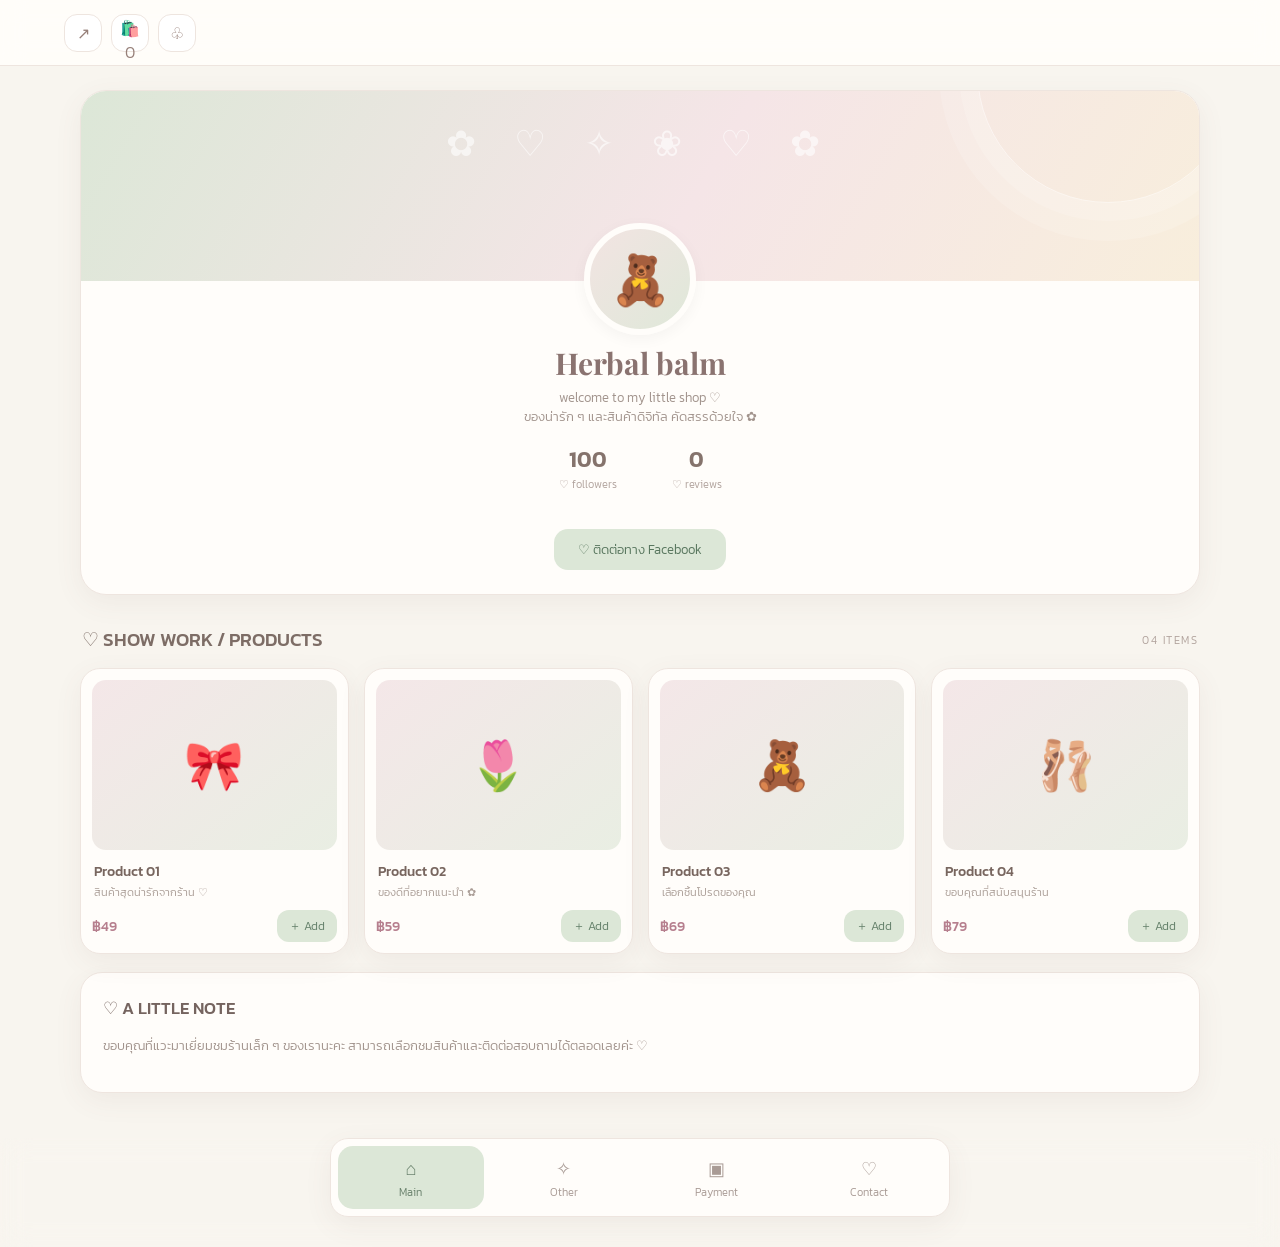
==== index.html @ fcf2b846 "index.html" ====
<html lang="th">
<head>
<meta charset="UTF-8">
<meta name="viewport" content="width=device-width, initial-scale=1, viewport-fit=cover">
<meta name="theme-color" content="#f8f3ef">
<title></title>
<link rel="preconnect" href="https://fonts.googleapis.com">
<link rel="preconnect" href="https://fonts.gstatic.com" crossorigin>
<link href="https://fonts.googleapis.com/css2?family=Kanit:wght@300;400;500;600&family=Playfair+Display:wght@500;600&display=swap" rel="stylesheet">
<style>
:root{
 --bg:#f8f5ef;--paper:#fffdfa;--pink:#f3dfe5;--pink2:#f9edf0;--sage:#dce7d7;
 --sage2:#edf2e9;--green:#66836b;--ink:#75645f;--muted:#a99b95;--line:#eee5df;
 --shadow:0 8px 28px rgba(111,91,81,.07);--radius:22px;}
*{box-sizing:border-box}
html{scroll-behavior:smooth}
body{margin:0;background:var(--bg);color:var(--ink);font-family:'Kanit',sans-serif;font-weight:300}
button,input,textarea,select{font:inherit}
button{cursor:pointer}
a{color:inherit;text-decoration:none}
.topbar{height:66px;display:flex;align-items:center;justify-content:space-between;padding:0 5%;background:rgba(255,253,250,.94);border-bottom:1px solid var(--line);position:sticky;top:0;z-index:20;backdrop-filter:blur(12px)}
.top-actions{display:flex;gap:9px}
.icon-btn{width:38px;height:38px;border:1px solid var(--line);border-radius:13px;background:#fff;color:#967f78}
.wrap{width:min(1120px,94%);margin:24px auto 100px}
.profile-card{background:var(--paper);border:1px solid var(--line);border-radius:26px;overflow:hidden;box-shadow:var(--shadow);text-align:center;position:relative;padding-bottom:24px}
.cover{height:190px;background:linear-gradient(120deg,#dce7d7,#f5e5e7 55%,#f8eedc);position:relative;overflow:hidden}
.cover:before{content:"✿  ♡  ✧  ❀  ♡  ✿";position:absolute;inset:25px 0 auto;font-size:36px;letter-spacing:15px;color:#fff9;text-align:center}
.cover:after{content:"";position:absolute;width:260px;height:260px;border:1px solid #fff8;border-radius:50%;right:-40px;top:-150px;box-shadow:0 0 0 18px #fff2,0 0 0 38px #fff2}
.avatar{width:112px;height:112px;border-radius:50%;background:linear-gradient(135deg,#f2e4e2,#dfe8d9);border:6px solid var(--paper);display:grid;place-items:center;font-size:49px;margin:-58px auto 8px;position:relative;z-index:2;box-shadow:0 4px 15px #0000000b;overflow:hidden}.avatar img{width:100%;height:100%;object-fit:cover}
.profile-card h1{font-family:'Playfair Display',serif;font-size:30px;margin:5px 0;color:#8a7370}
.bio{font-size:13px;color:#a2948d;margin:0 auto 17px;max-width:500px;padding:0 16px}
.stats{display:flex;justify-content:center;gap:55px;margin:15px 0 23px}
.stat strong{display:block;font-size:22px;font-weight:600;color:#85736c}
.stat span{font-size:11px;color:#b2a49e}
.music{width:min(440px,88%);margin:0 auto 17px;padding:13px 16px;border:1px solid #e8e1dc;border-radius:19px;background:linear-gradient(120deg,#fff,#f8f4f0);display:flex;align-items:center;gap:13px;text-align:left}
.music-disc{width:42px;height:42px;border-radius:50%;background:var(--sage);display:grid;place-items:center;font-size:18px}
.music-info{flex:1}.music-info b{display:block;font-size:13px;font-weight:500}.music-info span{font-size:11px;color:#aa9d96}
.play{border:0;border-radius:50%;width:34px;height:34px;background:var(--sage);color:var(--green)}
.contact-mini{width:min(440px,88%);margin:auto;border:1px solid var(--line);border-radius:20px;padding:15px;background:#fffdfa}
.mini-title{font-size:12px;letter-spacing:2px;margin-bottom:9px}
.contact-mini a{display:block;padding:10px;margin-top:7px;border:1px solid #eee7e2;border-radius:13px;font-size:12px;background:#fff}
.section-head{display:flex;align-items:center;justify-content:space-between;margin:30px 2px 14px}
.section-head h2{font-size:19px;font-weight:500;margin:0;color:#7d6d66}
.section-head span{font-size:11px;color:#b2a49e;letter-spacing:1.5px}
.product-grid{display:grid;grid-template-columns:repeat(4,minmax(0,1fr));gap:15px}
.product{background:var(--paper);border:1px solid var(--line);border-radius:20px;padding:11px;box-shadow:var(--shadow);min-width:0}
.product-photo{height:170px;border-radius:14px;background:linear-gradient(140deg,#f4e7e8,#e9eee3);display:grid;place-items:center;font-size:48px;overflow:hidden}
.product-photo img{width:100%;height:100%;object-fit:cover}
.product h3{font-size:14px;font-weight:500;margin:11px 2px 2px;color:#78665f;white-space:nowrap;overflow:hidden;text-overflow:ellipsis}
.product p{font-size:11px;color:#aa9d96;margin:0 2px 8px;min-height:18px}
.product-bottom{display:flex;align-items:center;justify-content:space-between;gap:6px}
.price{font-size:14px;font-weight:500;color:#b67f8e}
.add{border:0;border-radius:12px;background:var(--sage);color:#64806a;padding:7px 12px;font-size:12px}
.info-panel{background:var(--paper);border:1px solid var(--line);border-radius:22px;padding:22px;box-shadow:var(--shadow);margin-top:18px}
.info-panel h3{margin:0 0 8px;font-size:17px;font-weight:500}
.info-panel p{font-size:13px;line-height:1.8;color:#a2948d}
.review-empty{border:1px dashed #e4d4d4;border-radius:20px;background:#fffdfa;text-align:center;padding:45px 15px;color:#aa9b96}
.review-empty b{display:block;font-size:17px;font-weight:400;margin-bottom:7px}
.bottom-nav{position:fixed;z-index:30;bottom:0;left:0;right:0;padding:8px max(12px,env(safe-area-inset-right)) calc(8px + env(safe-area-inset-bottom)) max(12px,env(safe-area-inset-left));background:#fffdf9ed;backdrop-filter:blur(14px);border-top:1px solid var(--line);display:flex;justify-content:center}
.nav-inner{width:min(620px,100%);display:grid;grid-template-columns:repeat(4,1fr);gap:7px}
.nav-item{border:0;border-radius:15px;padding:9px 4px;background:transparent;color:#a99b95;font-size:11px}
.nav-item .nav-icon{display:block;font-size:18px;margin-bottom:2px}
.nav-item.active{background:var(--sage);color:#68806b}
.page{display:none !important}.page.active{display:block !important}
.page-title{text-align:center;margin:20px 0 6px;font-size:24px;font-weight:500;color:#88736d}
.page-sub{text-align:center;color:#b0a29b;font-size:12px;margin:0 0 22px}
.field{width:100%;border:1px solid #e9e1dc;border-radius:13px;padding:12px 13px;background:#fffdfa;color:var(--ink);outline:none;margin:6px 0}
.field:focus{border-color:#b8c9b3}
.primary{border:0;border-radius:14px;background:var(--sage);color:#58765e;padding:11px 18px;font-size:13px}
.soft{border:1px solid var(--line);border-radius:14px;background:#fffdfa;color:#8b7770;padding:10px 16px;font-size:13px}
.cart-row{display:flex;align-items:center;gap:12px;padding:12px 0;border-bottom:1px solid var(--line)}
.cart-row .emoji{width:48px;height:48px;border-radius:13px;background:var(--pink2);display:grid;place-items:center;font-size:24px}
.cart-row .grow{flex:1}.cart-row b{font-size:13px;font-weight:500}.cart-row small{display:block;color:#b09f98;font-size:11px}
.cart-row button{border:0;background:none;color:#b98b96;font-size:18px}
.total{display:flex;justify-content:space-between;padding:15px 0;font-weight:500}
.qr-placeholder{width:190px;height:190px;margin:15px auto;border:1px dashed #d9d1ca;border-radius:16px;display:grid;place-items:center;background:#fff;font-size:12px;color:#b2a49e;text-align:center;padding:20px}
.review-form{max-width:620px;margin:auto}
.review-list{display:grid;gap:10px;margin-top:15px}
.review-card{padding:15px;border:1px solid var(--line);border-radius:15px;background:#fff}
.admin-layout{display:grid;grid-template-columns:210px 1fr;gap:15px}
.admin-menu,.admin-content{background:#fffdfa;border:1px solid var(--line);border-radius:20px;padding:17px;box-shadow:var(--shadow)}
.admin-menu button{width:100%;display:block;text-align:left;border:0;background:transparent;color:#88766f;padding:11px;border-radius:11px;margin:3px 0}
.admin-menu button.active{background:var(--sage2);color:var(--green)}
.admin-content h3{margin:0 0 14px;font-weight:500}
.admin-product{display:flex;align-items:center;gap:10px;border:1px solid var(--line);border-radius:14px;padding:10px;margin:8px 0}
.admin-product .grow{flex:1}.admin-product small{display:block;color:#ac9d96}
.admin-product button{border:1px solid var(--line);background:#fff;border-radius:9px;padding:6px 9px;color:#8c7770;font-size:11px}
.notice{font-size:11px;color:#aa9188;line-height:1.7;background:#faf3ed;border-radius:12px;padding:11px;margin-top:12px}
.hide{display:none!important}
body{background-image:var(--page-bg-image,none);background-size:cover;background-position:center;background-attachment:fixed}
body:before{content:"";position:fixed;inset:0;background:var(--page-overlay,transparent);pointer-events:none;z-index:-1}
.cover.has-image{background-size:cover;background-position:center}
.anim-float{animation:floatText 3s ease-in-out infinite}.anim-glow{animation:glowText 2s ease-in-out infinite alternate}.anim-slide{animation:slideText 2.8s ease-in-out infinite alternate}
@keyframes floatText{0%,100%{transform:translateY(0)}50%{transform:translateY(-6px)}}
@keyframes glowText{from{text-shadow:0 0 2px #d8b7c1}to{text-shadow:0 0 12px #d8b7c1,0 0 18px #c7d8bf}}
@keyframes slideText{from{letter-spacing:0}to{letter-spacing:2px}}
.preview-note{font-size:11px;color:#aa9d96;margin:2px 0 8px}
@media(max-width:760px){.product-grid{grid-template-columns:repeat(2,minmax(0,1fr))}.product-photo{height:155px}.admin-layout{grid-template-columns:1fr}.admin-menu{display:flex;gap:5px;overflow:auto;padding:8px}.admin-menu button{white-space:nowrap;width:auto;margin:0}.wrap{width:92%;margin-top:15px}.cover{height:155px}.stats{gap:35px}}
@media(min-width:761px){.wrap{margin-bottom:45px}.bottom-nav{position:static;background:transparent;border:0;padding:0 0 30px}.nav-inner{background:#fffdfa;border:1px solid var(--line);border-radius:18px;padding:7px;box-shadow:var(--shadow)}}

.bottom-nav{z-index:99999;pointer-events:auto}.nav-inner,.nav-item{pointer-events:auto;touch-action:manipulation}.nav-item{position:relative;z-index:100000;cursor:pointer;-webkit-tap-highlight-color:transparent}
.payment-card input[type=file]{margin-top:10px}.pay-line{display:flex;align-items:center;gap:10px;flex-wrap:wrap;background:#fcfefb;border:1px solid var(--line);border-radius:15px;padding:12px;margin:10px 0}
.pay-line span{color:#9b8e88;font-size:12px;flex:1 1 100%}.pay-line b{font-size:18px;color:var(--deep);letter-spacing:.4px}
.qrbox{border:1px dashed var(--line);background:#f5faf3;border-radius:18px;padding:14px;text-align:center;margin:16px 0}
.qrbox img{display:block;max-width:100%;max-height:280px;object-fit:contain;margin:auto;border-radius:12px}
.product-photo{position:relative;overflow:hidden}.product-photo img{width:100%;height:100%;object-fit:cover;display:block}
</style>
</head>
<body>
<header class="topbar">
  <div class="top-actions">
    <button class="icon-btn" aria-label="แชร์ลิงก์ร้าน" title="แชร์ลิงก์ร้าน" onclick="shareShop()">↗</button>
    <button class="icon-btn" aria-label="ตะกร้า" onclick="go('cart')">🛍️ <span id="cartCount">0</span></button>
    <button class="icon-btn" aria-label="แอดมิน" onclick="go('admin')">♧</button>
  </div>
</header>

<main class="wrap">
  <section id="main" class="page active">
    <div class="profile-card">
      <div class="cover"></div>
      <div class="avatar">🧸</div>
      <h1>Herbal balm</h1>
      <p class="bio">welcome to my little shop ♡<br>ของน่ารัก ๆ และสินค้าดิจิทัล คัดสรรด้วยใจ ✿</p>
      <div class="stats">
        <div class="stat"><strong id="followerStat">100</strong><span>♡ followers</span></div>
        <div class="stat"><strong id="reviewStat">0</strong><span>♡ reviews</span></div>
      </div>
      <a class="primary" href="https://www.facebook.com/weethida.palmy" id="fbHome" target="_blank" rel="noopener" style="display:inline-block;text-decoration:none;margin-top:14px;padding:11px 24px">♡ ติดต่อทาง Facebook</a>
    </div>
    <div class="section-head"><h2>♡ SHOW WORK / PRODUCTS</h2><span id="workCount">04 ITEMS</span></div>
    <div class="product-grid" id="homeProducts"></div>
    <div class="info-panel"><h3>♡ A LITTLE NOTE</h3><p id="shopNote">ขอบคุณที่แวะมาเยี่ยมชมร้านเล็ก ๆ ของเรานะคะ สามารถเลือกชมสินค้าและติดต่อสอบถามได้ตลอดเลยค่ะ ♡</p></div>
  </section>

  <section id="other" class="page">
    <h1 class="page-title">♡ Show Work</h1><p class="page-sub">Our herbal balm collection</p>
    <div class="product-grid" id="allProducts"></div>
  </section>

  <section id="payment" class="page">
    <h1 class="page-title">♡ Payment</h1><p class="page-sub">ช่องทางชำระเงินของ Herbal balm</p>
    <div class="info-panel payment-card" style="max-width:560px;margin:0 auto">
      <h3>ช่องทางชำระเงิน</h3>
      <div class="pay-line"><span>เลขบัญชีธนาคาร</span><b id="bankAccountDisplay">1653779972</b><button class="soft" onclick="copyText('1653779972')">คัดลอก</button></div>
      <div class="pay-line"><span>เบอร์วอลเล็ต</span><b id="walletDisplay">061216751</b><button class="soft" onclick="copyText('061216751')">คัดลอก</button></div>
      <div class="qrbox">
        <div id="qrPlaceholder" class="qr-placeholder">♡ พื้นที่สำหรับใส่รูป QR PAYMENT ♡<br>เลือกรูป QR จากเครื่องได้ด้านล่าง</div>
        <img id="paymentQrImage" alt="QR Payment" hidden>
        <label class="upload" for="paymentQrUpload">＋ เพิ่มรูป QR</label>
        <input id="paymentQrUpload" type="file" accept="image/*" class="field">
      </div>
      <h3 style="margin-top:22px">แจ้งชำระเงิน</h3>
      <input class="field" id="payName" placeholder="ชื่อผู้ใช้งาน">
      <input class="field" id="payAmount" type="number" min="1" placeholder="จำนวนเงิน (บาท)">
      <input class="field" id="paySlip" type="file" accept="image/*">
      <button class="primary" style="width:100%" onclick="submitPayment()">ส่งข้อมูลแจ้งชำระเงิน</button>
      <p class="notice">หมายเหตุ: แบบตัวอย่างนี้ยังไม่ส่งสลิปไปยังแอดมินและยังไม่ตรวจสอบการโอนเงินจริง</p>
      <p id="payStatus" class="page-sub" style="margin-top:12px"></p>
    </div>
  </section>

  <section id="contact" class="page">
    <h1 class="page-title">♡ Contact ♡</h1><p class="page-sub">Feel free to contact us</p>
    <div class="contact-mini" style="max-width:560px">
      <a href="https://www.facebook.com/weethida.palmy" id="fbContact" target="_blank" rel="noopener">♡ Facebook</a>
    </div>
  </section>

  <section id="cart" class="page">
    <h1 class="page-title">♡ My Cart</h1><p class="page-sub">Your lovely picks</p>
    <div class="info-panel" style="max-width:620px;margin:auto">
      <div id="cartItems"><div class="review-empty"><b>♡ Your cart is empty ♡</b>เลือกสินค้าที่ชอบแล้วเพิ่มลงตะกร้าได้เลย</div></div>
      <div class="total"><span>Total</span><span id="cartTotal">฿0</span></div>
      <button class="primary" style="width:100%" onclick="go('payment')">ดำเนินการชำระเงิน ♡</button>
    </div>
  </section>

  <section id="reviews" class="page">
    <h1 class="page-title">♡ Reviews</h1><p class="page-sub">Thank you for your order #♡</p>
    <div class="review-form info-panel">
      <textarea class="field" id="reviewInput" rows="3" placeholder="Write your review..."></textarea>
      <button class="primary" style="width:100%" onclick="addReview()">＋ Add Review</button>
      <div id="reviewsList" class="review-list"></div>
    </div>
  </section>

  <section id="admin" class="page">
    <h1 class="page-title">♡ ADMIN</h1><p class="page-sub">WEBSITE MANAGEMENT</p>
    <div id="adminLogin" class="info-panel" style="max-width:430px;margin:20px auto;text-align:center">
      <div style="font-size:35px">♡</div><h3>ADMIN</h3><p>เข้าสู่ระบบจัดการร้าน</p>
      <input class="field" id="adminPassword" type="password" placeholder="รหัสผ่านแอดมิน">
      <button class="primary" style="width:100%" onclick="adminSignIn()">LOG IN ♡</button>
      <p class="notice">เดโมนี้ใช้รหัสผ่านฝั่งหน้าเว็บเท่านั้น ยังไม่ปลอดภัยสำหรับเว็บไซต์จริง โปรดอย่าใช้รหัสผ่านสำคัญ</p>
    </div>
    <div id="adminPanel" class="hide">
      <div class="admin-layout">
        <div class="admin-menu">
          <button class="active" onclick="adminTab('settings',this)">♡ Website Settings</button>
          <button onclick="adminTab('manageProducts',this)">✿ Manage Products</button>
          <button onclick="adminTab('paymentSettings',this)">♡ Payment Settings</button>
          <button onclick="adminTab('manageReviews',this)">☆ Reviews</button>
          <button onclick="adminSignOut()">Log out ↗</button>
        </div>
        <div class="admin-content">
          <div id="settings" class="admin-tab">
            <h3>Website Settings ✿</h3>
            <label>SHOP NAME</label><input class="field" id="setShopName" value="Herbal balm">
            <label>PROFILE BIO</label><textarea class="field" id="setBio" rows="3"></textarea>
            <label>ABOUT / A LITTLE NOTE</label><textarea class="field" id="setNote" rows="3"></textarea>
            <label>PROFILE IMAGE / รูปโปรไฟล์ร้าน</label>
            <input class="field" id="setAvatarFile" type="file" accept="image/*" onchange="previewImage(this,'avatarPreview')">
            <div class="preview-note">เลือกรูปจาก iPad เพื่อเปลี่ยนรูปโปรไฟล์</div><div id="avatarPreview" class="preview-note"></div>
            <label>COVER IMAGE / รูปปกด้านบน</label>
            <input class="field" id="setCoverFile" type="file" accept="image/*" onchange="previewImage(this,'coverPreview')">
            <div id="coverPreview" class="preview-note"></div>
            <label>PAGE BACKGROUND / พื้นหลังเว็บไซต์</label>
            <input class="field" id="setBackgroundFile" type="file" accept="image/*" onchange="previewImage(this,'backgroundPreview')">
            <div id="backgroundPreview" class="preview-note"></div>
            <button class="soft" type="button" onclick="clearShopImages()">ล้างรูปที่ตั้งไว้</button>
            <label>TEXT ANIMATION / เอฟเฟกต์ตัวอักษร</label>
            <select class="field" id="setTextAnimation"><option value="none">ไม่เคลื่อนไหว</option><option value="float">ลอยเบา ๆ</option><option value="glow">เรืองแสง</option><option value="slide">ขยับตัวอักษร</option></select>
            <label>FACEBOOK LINK</label><input class="field" id="setFb" value="https://www.facebook.com/weethida.palmy" placeholder="https://facebook.com/...">
            <button class="primary" onclick="saveSettings()">SAVE SETTINGS ♡</button>
          </div>
          <div id="manageProducts" class="admin-tab hide">
            <h3>Manage Products ✿</h3>
            <input class="field" id="newProductName" placeholder="ชื่อสินค้า">
            <input class="field" id="newProductDesc" placeholder="รายละเอียดสินค้า">
            <input class="field" id="newProductPrice" type="number" min="0" placeholder="ราคา (บาท)">
            <input class="field" id="newProductEmoji" placeholder="อีโมจิสินค้า (ถ้าไม่ใส่รูป)" value="🎀">
            <label>PRODUCT IMAGE / รูปสินค้า</label>
            <input class="field" id="newProductImage" type="file" accept="image/*">
            <div id="newProductImagePreview" class="preview-note"></div>
            <button class="primary" onclick="addProduct()">＋ ADD PRODUCT</button>
            <div id="adminProductList" style="margin-top:15px"></div>
          </div>
          <div id="paymentSettings" class="admin-tab hide">
            <h3>Payment Settings ♡</h3>
            <label>BANK NAME</label><input class="field" id="setBank" placeholder="ชื่อธนาคาร">
            <label>ACCOUNT NAME</label><input class="field" id="setAccountName" placeholder="ชื่อบัญชี">
            <label>ACCOUNT NUMBER</label><input class="field" id="setAccountNumber" placeholder="เลขบัญชี">
            <button class="primary" onclick="savePaymentSettings()">SAVE PAYMENT</button>
            <p class="notice">อย่าใส่ข้อมูลบัญชีของบุคคลอื่น ใช้เฉพาะบัญชีที่คุณมีสิทธิ์รับชำระเงินเท่านั้น</p>
          </div>
          <div id="manageReviews" class="admin-tab hide"><h3>Customer Reviews</h3><div id="adminReviews"></div></div>
        </div>
      </div>
    </div>
  </section>
</main>

<nav class="bottom-nav">
  <div class="nav-inner">
    <button type="button" class="nav-item active" data-page="main" onclick="go('main')"><span class="nav-icon">⌂</span>Main</button>
    <button type="button" class="nav-item" data-page="other" onclick="go('other')"><span class="nav-icon">✧</span>Other</button>
    <button type="button" class="nav-item" data-page="payment" onclick="go('payment')"><span class="nav-icon">▣</span>Payment</button>
    <button type="button" class="nav-item" data-page="contact" onclick="go('contact')"><span class="nav-icon">♡</span>Contact</button>
  </div>
</nav>

<script>
const ADMIN_DEMO_PASSWORD = "change-this-password"; // เปลี่ยนรหัสเดโมก่อนทดลอง แต่ไม่ปลอดภัยสำหรับเว็บจริง
const defaultProducts=[
 {id:1,name:"Product 01",desc:"สินค้าสุดน่ารักจากร้าน ♡",price:49,emoji:"🎀"},
 {id:2,name:"Product 02",desc:"ของดีที่อยากแนะนำ ✿",price:59,emoji:"🌷"},
 {id:3,name:"Product 03",desc:"เลือกชิ้นโปรดของคุณ",price:69,emoji:"🧸"},
 {id:4,name:"Product 04",desc:"ขอบคุณที่สนับสนุนร้าน",price:79,emoji:"🩰"}
];
let products=JSON.parse(localStorage.getItem("ss_products")||"null")||defaultProducts;
let cart=JSON.parse(localStorage.getItem("ss_cart")||"[]");
let reviews=JSON.parse(localStorage.getItem("ss_reviews")||"[]");
let settings=JSON.parse(localStorage.getItem("ss_settings")||"{}");
settings.name="Herbal balm";
localStorage.setItem("ss_settings",JSON.stringify(settings));
let paymentSettings=JSON.parse(localStorage.getItem("ss_payment")||"{}");
function persist(){localStorage.setItem("ss_products",JSON.stringify(products));localStorage.setItem("ss_cart",JSON.stringify(cart));localStorage.setItem("ss_reviews",JSON.stringify(reviews));}
function safe(s){return String(s??"").replace(/[&<>"']/g,c=>({"&":"&amp;","<":"&lt;",">":"&gt;",'"':"&quot;","'":"&#39;"}[c]));}
function shareShop(){
 const url=window.location.href;
 if(navigator.share){navigator.share({title:'',text:'แวะชมร้านของเรา',url}).catch(()=>{});}
 else if(navigator.clipboard&&window.isSecureContext){navigator.clipboard.writeText(url).then(()=>alert('คัดลอกลิงก์ร้านแล้ว ♡ ส่งให้ลูกค้าได้เลย'));}
 else{prompt('คัดลอกลิงก์ร้านนี้',url);}
}
function applyContactLinks(){
 const fb=settings.fb||'https://www.facebook.com/weethida.palmy';
 ['fbLink','fbContact','fbHome'].forEach(id=>{const a=document.getElementById(id);if(a){a.href=fb;a.target='_blank';a.rel='noopener';}});
}
function compressImage(file,max=1200){return new Promise((resolve,reject)=>{const reader=new FileReader();reader.onload=()=>{const img=new Image();img.onload=()=>{const scale=Math.min(1,max/Math.max(img.width,img.height));const canvas=document.createElement('canvas');canvas.width=Math.round(img.width*scale);canvas.height=Math.round(img.height*scale);canvas.getContext('2d').drawImage(img,0,0,canvas.width,canvas.height);resolve(canvas.toDataURL('image/jpeg',.82));};img.onerror=reject;img.src=reader.result;};reader.onerror=reject;reader.readAsDataURL(file);});}
async function previewImage(input,target){const file=input.files&&input.files[0];if(!file)return;try{const url=await compressImage(file,1000);const el=document.getElementById(target);el.textContent='เลือกรูปแล้ว: '+file.name;el.dataset.image=url;}catch(e){alert('เปิดรูปไม่สำเร็จ กรุณาลองเลือกรูปอื่น');}}
function applyShopImages(){
 const avatar=document.querySelector('.avatar');
 if(settings.avatar){avatar.innerHTML='<img src="'+settings.avatar+'" alt="Shop profile">';}else{avatar.textContent='🧸';}
 const cover=document.querySelector('.cover');
 if(settings.cover){cover.style.backgroundImage='url("'+settings.cover+'")';cover.classList.add('has-image');}else{cover.style.backgroundImage='';cover.classList.remove('has-image');}
 if(settings.background){document.documentElement.style.setProperty('--page-bg-image','url("'+settings.background+'")');document.documentElement.style.setProperty('--page-overlay','rgba(255,253,250,.68)');}else{document.documentElement.style.setProperty('--page-bg-image','none');document.documentElement.style.setProperty('--page-overlay','transparent');}
 const mode=settings.animation||'none';
 document.querySelectorAll('.brand,.profile-card h1,.bio,.section-head h2,.page-title,.mini-title,.info-panel h3').forEach(el=>{el.classList.remove('anim-float','anim-glow','anim-slide');if(mode!=='none')el.classList.add('anim-'+mode);});
}
function clearShopImages(){settings.avatar='';settings.cover='';settings.background='';localStorage.setItem('ss_settings',JSON.stringify(settings));applyShopImages();alert('ล้างรูปโปรไฟล์และพื้นหลังแล้ว ♡');}

function go(id){
 const target=document.getElementById(id);
 if(!target || !target.classList.contains("page")){console.warn("ไม่พบหน้า:",id);return;}
 document.querySelectorAll("main .page").forEach(p=>{p.classList.remove("active");p.hidden=true;});
 target.hidden=false;target.classList.add("active");
 document.querySelectorAll(".nav-item").forEach(b=>b.classList.toggle("active",b.dataset.page===id));
 window.scrollTo({top:0,behavior:"auto"});
 if(id==="cart")renderCart();
 if(id==="reviews")renderReviews();
 if(id==="admin")fillAdmin();
}

function productCard(p){return `<article class="product"><div class="product-photo">${p.image?`<img src="${p.image}" alt="${safe(p.name)}">`:safe(p.emoji||"♡")}</div><h3>${safe(p.name)}</h3><p>${safe(p.desc||"")}</p><div class="product-bottom"><span class="price">฿${Number(p.price).toLocaleString("th-TH")}</span><button class="add" onclick="addToCart(${Number(p.id)})">＋ Add</button></div></article>`;}
function renderProducts(){
 document.getElementById("homeProducts").innerHTML=products.slice(0,4).map(productCard).join("");
 document.getElementById("allProducts").innerHTML=products.map(productCard).join("");
 document.getElementById("workCount").textContent=String(products.length).padStart(2,"0")+" ITEMS";
 document.getElementById("cartCount").textContent=cart.reduce((a,x)=>a+x.qty,0);
}
function addToCart(id){let p=products.find(x=>x.id===id);if(!p)return;let item=cart.find(x=>x.id===id);item?item.qty++:cart.push({id,qty:1});persist();renderProducts();alert("เพิ่มสินค้าลงตะกร้าแล้ว ♡");}
function renderCart(){
 let box=document.getElementById("cartItems");
 if(!cart.length){box.innerHTML='<div class="review-empty"><b>♡ Your cart is empty ♡</b>เลือกสินค้าที่ชอบแล้วเพิ่มลงตะกร้าได้เลย</div>';}
 else{box.innerHTML=cart.map(c=>{let p=products.find(x=>x.id===c.id);if(!p)return "";return `<div class="cart-row"><div class="emoji">${p.image?`<img src="${p.image}" style="width:48px;height:48px;object-fit:cover;border-radius:10px">`:safe(p.emoji)}</div><div class="grow"><b>${safe(p.name)}</b><small>฿${p.price} × ${c.qty}</small></div><button onclick="removeCart(${p.id})">×</button></div>`}).join("");}
 let total=cart.reduce((sum,c)=>{let p=products.find(x=>x.id===c.id);return sum+(p?p.price*c.qty:0)},0);
 document.getElementById("cartTotal").textContent="฿"+total.toLocaleString("th-TH");
 document.getElementById("cartCount").textContent=cart.reduce((a,x)=>a+x.qty,0);
}
function removeCart(id){cart=cart.filter(x=>x.id!==id);persist();renderCart();renderProducts();}
function copyText(text){if(!text||text==="-"){alert("ยังไม่ได้ตั้งค่าข้อมูลบัญชี");return;}if(navigator.clipboard&&window.isSecureContext)navigator.clipboard.writeText(text).then(()=>alert("คัดลอกแล้ว ♡"));else alert("คัดลอกข้อมูลนี้: "+text);}
function submitPayment(){
 const name=document.getElementById("payName").value.trim(),amount=document.getElementById("payAmount").value,slip=document.getElementById("paySlip").files[0];
 const status=document.getElementById("payStatus");
 if(!name||!amount||Number(amount)<=0||!slip){status.textContent="กรุณากรอกข้อมูลและแนบสลิปให้ครบ";return;}
 status.textContent="เลือกไฟล์สลิปแล้ว แต่ยังไม่ได้ส่งข้อมูลไปยังร้าน กรุณาติดต่อร้านเพื่อยืนยัน";
}
function addReview(){let input=document.getElementById("reviewInput"),v=input.value.trim();if(!v)return alert("กรุณาเขียนรีวิวก่อน");reviews.unshift({text:v,date:new Date().toLocaleDateString("th-TH")});persist();input.value="";renderReviews();}
function renderReviews(){
 document.getElementById("reviewStat").textContent=reviews.length;
 document.getElementById("reviewsList").innerHTML=reviews.length?reviews.map(r=>`<div class="review-card">♡ ${safe(r.text)}<small style="display:block;color:#b5a49d">${safe(r.date)}</small></div>`).join(""):'<div class="review-empty"><b>♡ No reviews yet ♡</b>Be the first one to leave a review!</div>';
 document.getElementById("adminReviews").innerHTML=reviews.length?reviews.map(r=>`<div class="admin-product"><div class="grow">${safe(r.text)}<small>${safe(r.date)}</small></div></div>`).join(""):"ยังไม่มีรีวิว";
}
function adminSignIn(){if(document.getElementById("adminPassword").value!==ADMIN_DEMO_PASSWORD){alert("รหัสผ่านไม่ถูกต้อง");return;}document.getElementById("adminLogin").classList.add("hide");document.getElementById("adminPanel").classList.remove("hide");fillAdmin();}
function adminSignOut(){document.getElementById("adminLogin").classList.remove("hide");document.getElementById("adminPanel").classList.add("hide");document.getElementById("adminPassword").value="";}
function adminTab(id,btn){document.querySelectorAll(".admin-tab").forEach(x=>x.classList.add("hide"));document.getElementById(id).classList.remove("hide");document.querySelectorAll(".admin-menu button").forEach(x=>x.classList.remove("active"));btn.classList.add("active");}
function fillAdmin(){
 document.getElementById("setShopName").value=settings.name||"Herbal balm";
 document.getElementById("setBio").value=settings.bio||"welcome to my little shop ♡\nของน่ารัก ๆ และสินค้าดิจิทัล คัดสรรด้วยใจ ✿";
 document.getElementById("setNote").value=settings.note||"ขอบคุณที่แวะมาเยี่ยมชมร้านเล็ก ๆ ของเรานะคะ ♡";
 document.getElementById("setFb").value=settings.fb||"https://www.facebook.com/weethida.palmy";
 document.getElementById("setTextAnimation").value=settings.animation||"none";
 document.getElementById("setBank").value=paymentSettings.bank||"";
 document.getElementById("setAccountName").value=paymentSettings.name||"";
 document.getElementById("setAccountNumber").value=paymentSettings.number||"";
 renderAdminProducts();renderReviews();
}
async function saveSettings(){
 const avatarEl=document.getElementById('avatarPreview'),coverEl=document.getElementById('coverPreview'),bgEl=document.getElementById('backgroundPreview');
 const next={...settings,name:document.getElementById("setShopName").value,bio:document.getElementById("setBio").value,note:document.getElementById("setNote").value,fb:document.getElementById("setFb").value.trim()||'https://www.facebook.com/weethida.palmy',animation:document.getElementById('setTextAnimation').value};
 if(avatarEl.dataset.image)next.avatar=avatarEl.dataset.image;
 if(coverEl.dataset.image)next.cover=coverEl.dataset.image;
 if(bgEl.dataset.image)next.background=bgEl.dataset.image;
 settings=next;
 try{localStorage.setItem("ss_settings",JSON.stringify(settings));}catch(e){alert('รูปมีขนาดใหญ่เกินพื้นที่จัดเก็บ กรุณาเลือกรูปที่เล็กลง');return;}
 const brandEl=document.querySelector(".brand");if(brandEl)brandEl.innerHTML="♡ "+safe(settings.name)+" <small>HAPPY LITTLE STORE</small>";
 document.querySelector(".profile-card h1").textContent=settings.name;
 document.querySelector(".bio").textContent=settings.bio;
 
 applyContactLinks();applyShopImages();
 alert("บันทึกโปรไฟล์ พื้นหลัง และเอฟเฟกต์แล้ว ♡");
}

function readImageFile(file,max=1000){return new Promise((resolve,reject)=>{const reader=new FileReader();reader.onload=()=>{const img=new Image();img.onload=()=>{const c=document.createElement("canvas");const scale=Math.min(1,max/Math.max(img.width,img.height));c.width=Math.round(img.width*scale);c.height=Math.round(img.height*scale);c.getContext("2d").drawImage(img,0,0,c.width,c.height);resolve(c.toDataURL("image/jpeg",.78));};img.onerror=reject;img.src=reader.result;};reader.onerror=reject;reader.readAsDataURL(file);});}
function showPaymentQr(data){const img=document.getElementById("paymentQrImage"),ph=document.getElementById("qrPlaceholder");if(data){img.src=data;img.hidden=false;ph.hidden=true;}else{img.hidden=true;ph.hidden=false;}}
document.getElementById("paymentQrUpload").addEventListener("change",async e=>{const f=e.target.files[0];if(!f)return;try{const data=await readImageFile(f,1200);localStorage.setItem("ss_payment_qr",data);showPaymentQr(data);alert("เพิ่มรูป QR แล้ว ♡");}catch(err){alert("บันทึกรูป QR ไม่สำเร็จ กรุณาเลือกรูปที่เล็กลง");}});
showPaymentQr(localStorage.getItem("ss_payment_qr")||"");
function savePaymentSettings(){
 paymentSettings={bank:document.getElementById("setBank").value,name:document.getElementById("setAccountName").value,number:document.getElementById("setAccountNumber").value};
 localStorage.setItem("ss_payment",JSON.stringify(paymentSettings));applyPaymentSettings();alert("บันทึกข้อมูลในอุปกรณ์นี้แล้ว ♡");
}
function applyPaymentSettings(){
 const bank=document.getElementById("bankName"),name=document.getElementById("accountName"),number=document.getElementById("accountNumber");
 if(bank)bank.textContent=paymentSettings.bank||"-";
 if(name)name.textContent=paymentSettings.name||"-";
 if(number)number.textContent=paymentSettings.number||"-";
}
async function addProduct(){
 let name=document.getElementById("newProductName").value.trim(),desc=document.getElementById("newProductDesc").value.trim(),price=Number(document.getElementById("newProductPrice").value),emoji=document.getElementById("newProductEmoji").value.trim()||"♡";
 if(!name||!Number.isFinite(price)||price<0)return alert("กรุณากรอกชื่อสินค้าและราคาที่ถูกต้อง");
 const file=document.getElementById("newProductImage").files[0];let image="";
 try{if(file)image=await readImageFile(file,1000);}catch(e){return alert("อ่านรูปสินค้าไม่สำเร็จ");}
 products.push({id:Date.now(),name,desc,price,emoji,image});persist();renderProducts();renderAdminProducts();
 ["newProductName","newProductDesc","newProductPrice"].forEach(id=>document.getElementById(id).value="");
 document.getElementById("newProductImage").value="";const prev=document.getElementById("newProductImagePreview");prev.textContent="";
}
function renderAdminProducts(){
 document.getElementById("adminProductList").innerHTML=products.map(p=>`<div class="admin-product"><div class="emoji">${p.image?`<img src="${p.image}" style="width:48px;height:48px;object-fit:cover;border-radius:10px">`:safe(p.emoji)}</div><div class="grow"><b>${safe(p.name)}</b><small>฿${p.price}</small></div><button onclick="deleteProduct(${p.id})">DELETE</button></div>`).join("");
}
function deleteProduct(id){if(!confirm("ต้องการลบสินค้านี้หรือไม่?"))return;products=products.filter(p=>p.id!==id);cart=cart.filter(c=>c.id!==id);persist();renderProducts();renderAdminProducts();}
renderProducts();renderReviews();applyPaymentSettings();
if(settings.name){const brandEl=document.querySelector(".brand");if(brandEl)brandEl.innerHTML="♡ "+safe(settings.name)+" <small>HAPPY LITTLE STORE</small>";document.querySelector(".profile-card h1").textContent=settings.name;}
if(settings.bio)document.querySelector(".bio").textContent=settings.bio;
if(settings.note)
applyContactLinks();applyShopImages();
// Mobile-safe navigation: keep the bottom tabs clickable even if inline handlers are restricted.
document.querySelector(".bottom-nav")?.addEventListener("click",event=>{
 const btn=event.target.closest(".nav-item[data-page]");
 if(!btn)return;
 event.preventDefault();event.stopPropagation();
 go(btn.dataset.page);
},true);
document.querySelectorAll("main .page").forEach(p=>{if(!p.classList.contains("active"))p.hidden=true;});
</script>
</body>
</html>
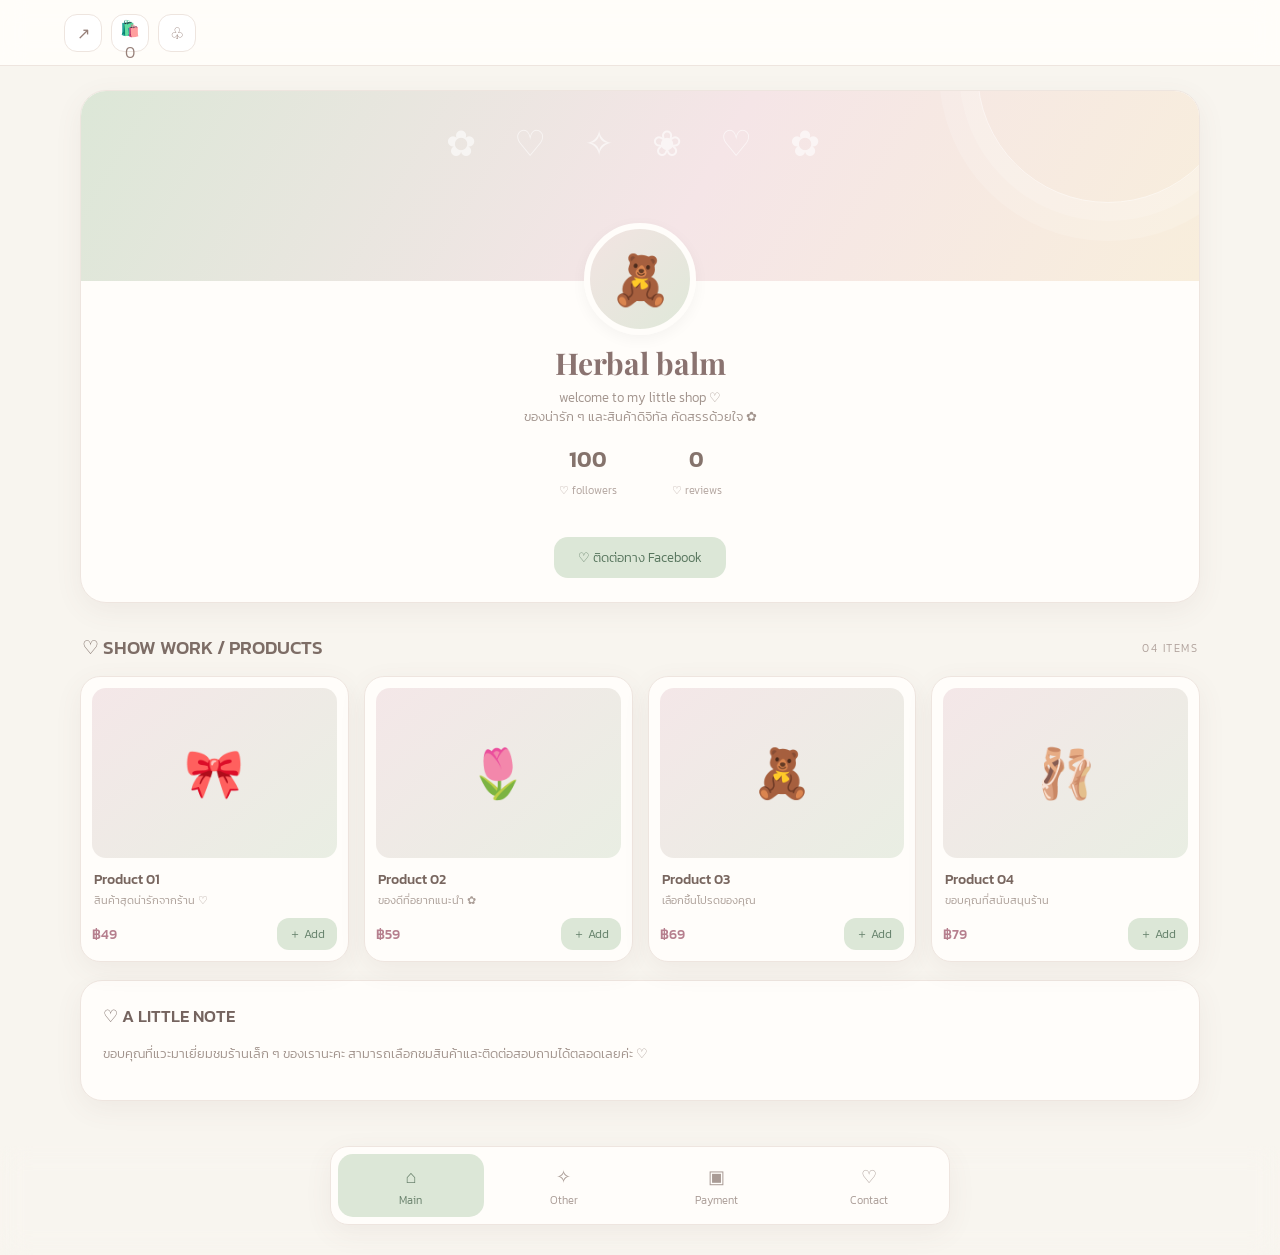
==== commit 25f5e299: "index.html" ====
--- a/index.html
+++ b/index.html
@@ -1,3 +1,4 @@
+<!doctype html>
 <html lang="th">
 <head>
 <meta charset="UTF-8">
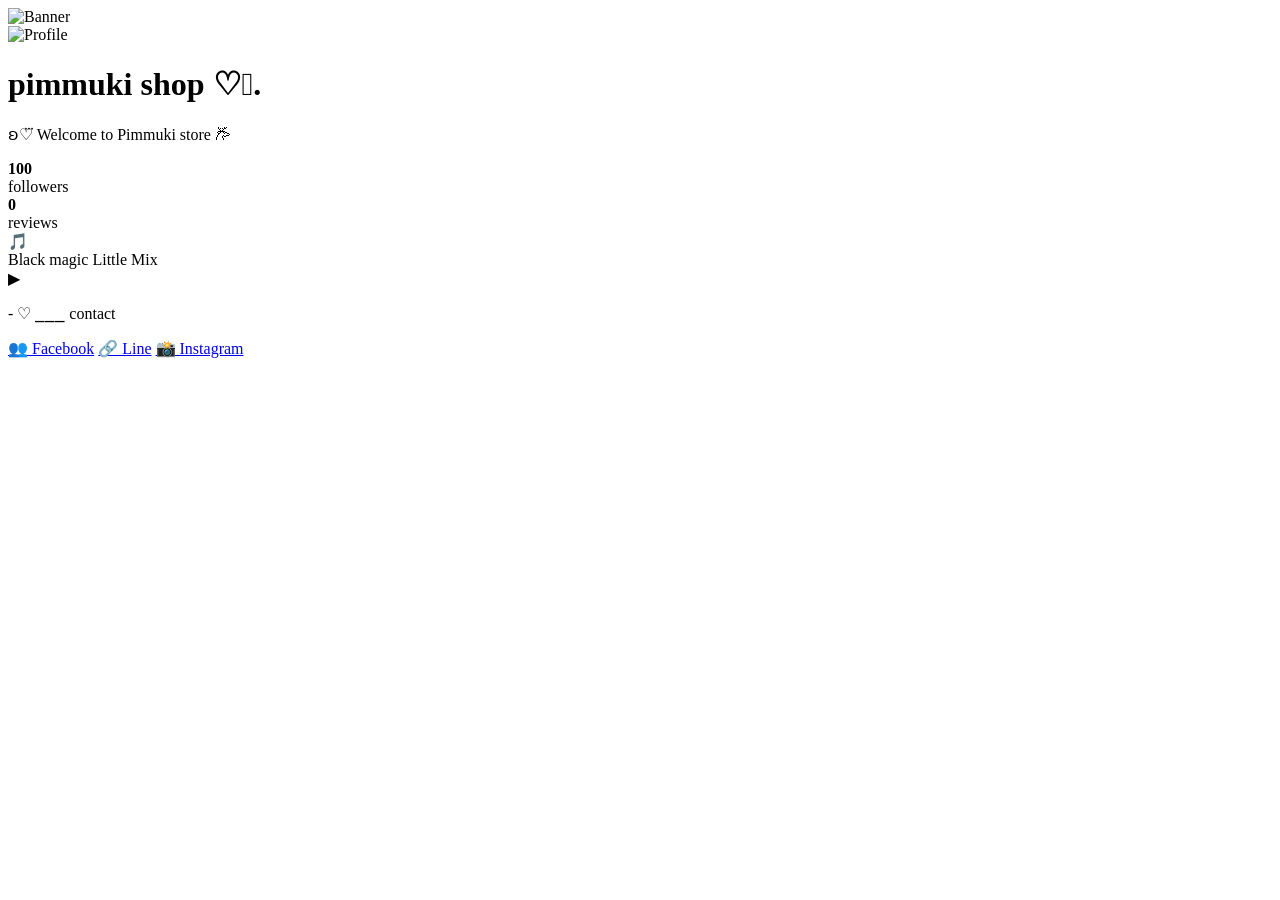
==== commit 28e3b28f: "index.html" ====
--- a/index.html
+++ b/index.html
@@ -1,417 +1,60 @@
-<!doctype html>
+<!DOCTYPE html>
 <html lang="th">
 <head>
-<meta charset="UTF-8">
-<meta name="viewport" content="width=device-width, initial-scale=1, viewport-fit=cover">
-<meta name="theme-color" content="#f8f3ef">
-<title></title>
-<link rel="preconnect" href="https://fonts.googleapis.com">
-<link rel="preconnect" href="https://fonts.gstatic.com" crossorigin>
-<link href="https://fonts.googleapis.com/css2?family=Kanit:wght@300;400;500;600&family=Playfair+Display:wght@500;600&display=swap" rel="stylesheet">
-<style>
-:root{
- --bg:#f8f5ef;--paper:#fffdfa;--pink:#f3dfe5;--pink2:#f9edf0;--sage:#dce7d7;
- --sage2:#edf2e9;--green:#66836b;--ink:#75645f;--muted:#a99b95;--line:#eee5df;
- --shadow:0 8px 28px rgba(111,91,81,.07);--radius:22px;}
-*{box-sizing:border-box}
-html{scroll-behavior:smooth}
-body{margin:0;background:var(--bg);color:var(--ink);font-family:'Kanit',sans-serif;font-weight:300}
-button,input,textarea,select{font:inherit}
-button{cursor:pointer}
-a{color:inherit;text-decoration:none}
-.topbar{height:66px;display:flex;align-items:center;justify-content:space-between;padding:0 5%;background:rgba(255,253,250,.94);border-bottom:1px solid var(--line);position:sticky;top:0;z-index:20;backdrop-filter:blur(12px)}
-.top-actions{display:flex;gap:9px}
-.icon-btn{width:38px;height:38px;border:1px solid var(--line);border-radius:13px;background:#fff;color:#967f78}
-.wrap{width:min(1120px,94%);margin:24px auto 100px}
-.profile-card{background:var(--paper);border:1px solid var(--line);border-radius:26px;overflow:hidden;box-shadow:var(--shadow);text-align:center;position:relative;padding-bottom:24px}
-.cover{height:190px;background:linear-gradient(120deg,#dce7d7,#f5e5e7 55%,#f8eedc);position:relative;overflow:hidden}
-.cover:before{content:"✿  ♡  ✧  ❀  ♡  ✿";position:absolute;inset:25px 0 auto;font-size:36px;letter-spacing:15px;color:#fff9;text-align:center}
-.cover:after{content:"";position:absolute;width:260px;height:260px;border:1px solid #fff8;border-radius:50%;right:-40px;top:-150px;box-shadow:0 0 0 18px #fff2,0 0 0 38px #fff2}
-.avatar{width:112px;height:112px;border-radius:50%;background:linear-gradient(135deg,#f2e4e2,#dfe8d9);border:6px solid var(--paper);display:grid;place-items:center;font-size:49px;margin:-58px auto 8px;position:relative;z-index:2;box-shadow:0 4px 15px #0000000b;overflow:hidden}.avatar img{width:100%;height:100%;object-fit:cover}
-.profile-card h1{font-family:'Playfair Display',serif;font-size:30px;margin:5px 0;color:#8a7370}
-.bio{font-size:13px;color:#a2948d;margin:0 auto 17px;max-width:500px;padding:0 16px}
-.stats{display:flex;justify-content:center;gap:55px;margin:15px 0 23px}
-.stat strong{display:block;font-size:22px;font-weight:600;color:#85736c}
-.stat span{font-size:11px;color:#b2a49e}
-.music{width:min(440px,88%);margin:0 auto 17px;padding:13px 16px;border:1px solid #e8e1dc;border-radius:19px;background:linear-gradient(120deg,#fff,#f8f4f0);display:flex;align-items:center;gap:13px;text-align:left}
-.music-disc{width:42px;height:42px;border-radius:50%;background:var(--sage);display:grid;place-items:center;font-size:18px}
-.music-info{flex:1}.music-info b{display:block;font-size:13px;font-weight:500}.music-info span{font-size:11px;color:#aa9d96}
-.play{border:0;border-radius:50%;width:34px;height:34px;background:var(--sage);color:var(--green)}
-.contact-mini{width:min(440px,88%);margin:auto;border:1px solid var(--line);border-radius:20px;padding:15px;background:#fffdfa}
-.mini-title{font-size:12px;letter-spacing:2px;margin-bottom:9px}
-.contact-mini a{display:block;padding:10px;margin-top:7px;border:1px solid #eee7e2;border-radius:13px;font-size:12px;background:#fff}
-.section-head{display:flex;align-items:center;justify-content:space-between;margin:30px 2px 14px}
-.section-head h2{font-size:19px;font-weight:500;margin:0;color:#7d6d66}
-.section-head span{font-size:11px;color:#b2a49e;letter-spacing:1.5px}
-.product-grid{display:grid;grid-template-columns:repeat(4,minmax(0,1fr));gap:15px}
-.product{background:var(--paper);border:1px solid var(--line);border-radius:20px;padding:11px;box-shadow:var(--shadow);min-width:0}
-.product-photo{height:170px;border-radius:14px;background:linear-gradient(140deg,#f4e7e8,#e9eee3);display:grid;place-items:center;font-size:48px;overflow:hidden}
-.product-photo img{width:100%;height:100%;object-fit:cover}
-.product h3{font-size:14px;font-weight:500;margin:11px 2px 2px;color:#78665f;white-space:nowrap;overflow:hidden;text-overflow:ellipsis}
-.product p{font-size:11px;color:#aa9d96;margin:0 2px 8px;min-height:18px}
-.product-bottom{display:flex;align-items:center;justify-content:space-between;gap:6px}
-.price{font-size:14px;font-weight:500;color:#b67f8e}
-.add{border:0;border-radius:12px;background:var(--sage);color:#64806a;padding:7px 12px;font-size:12px}
-.info-panel{background:var(--paper);border:1px solid var(--line);border-radius:22px;padding:22px;box-shadow:var(--shadow);margin-top:18px}
-.info-panel h3{margin:0 0 8px;font-size:17px;font-weight:500}
-.info-panel p{font-size:13px;line-height:1.8;color:#a2948d}
-.review-empty{border:1px dashed #e4d4d4;border-radius:20px;background:#fffdfa;text-align:center;padding:45px 15px;color:#aa9b96}
-.review-empty b{display:block;font-size:17px;font-weight:400;margin-bottom:7px}
-.bottom-nav{position:fixed;z-index:30;bottom:0;left:0;right:0;padding:8px max(12px,env(safe-area-inset-right)) calc(8px + env(safe-area-inset-bottom)) max(12px,env(safe-area-inset-left));background:#fffdf9ed;backdrop-filter:blur(14px);border-top:1px solid var(--line);display:flex;justify-content:center}
-.nav-inner{width:min(620px,100%);display:grid;grid-template-columns:repeat(4,1fr);gap:7px}
-.nav-item{border:0;border-radius:15px;padding:9px 4px;background:transparent;color:#a99b95;font-size:11px}
-.nav-item .nav-icon{display:block;font-size:18px;margin-bottom:2px}
-.nav-item.active{background:var(--sage);color:#68806b}
-.page{display:none !important}.page.active{display:block !important}
-.page-title{text-align:center;margin:20px 0 6px;font-size:24px;font-weight:500;color:#88736d}
-.page-sub{text-align:center;color:#b0a29b;font-size:12px;margin:0 0 22px}
-.field{width:100%;border:1px solid #e9e1dc;border-radius:13px;padding:12px 13px;background:#fffdfa;color:var(--ink);outline:none;margin:6px 0}
-.field:focus{border-color:#b8c9b3}
-.primary{border:0;border-radius:14px;background:var(--sage);color:#58765e;padding:11px 18px;font-size:13px}
-.soft{border:1px solid var(--line);border-radius:14px;background:#fffdfa;color:#8b7770;padding:10px 16px;font-size:13px}
-.cart-row{display:flex;align-items:center;gap:12px;padding:12px 0;border-bottom:1px solid var(--line)}
-.cart-row .emoji{width:48px;height:48px;border-radius:13px;background:var(--pink2);display:grid;place-items:center;font-size:24px}
-.cart-row .grow{flex:1}.cart-row b{font-size:13px;font-weight:500}.cart-row small{display:block;color:#b09f98;font-size:11px}
-.cart-row button{border:0;background:none;color:#b98b96;font-size:18px}
-.total{display:flex;justify-content:space-between;padding:15px 0;font-weight:500}
-.qr-placeholder{width:190px;height:190px;margin:15px auto;border:1px dashed #d9d1ca;border-radius:16px;display:grid;place-items:center;background:#fff;font-size:12px;color:#b2a49e;text-align:center;padding:20px}
-.review-form{max-width:620px;margin:auto}
-.review-list{display:grid;gap:10px;margin-top:15px}
-.review-card{padding:15px;border:1px solid var(--line);border-radius:15px;background:#fff}
-.admin-layout{display:grid;grid-template-columns:210px 1fr;gap:15px}
-.admin-menu,.admin-content{background:#fffdfa;border:1px solid var(--line);border-radius:20px;padding:17px;box-shadow:var(--shadow)}
-.admin-menu button{width:100%;display:block;text-align:left;border:0;background:transparent;color:#88766f;padding:11px;border-radius:11px;margin:3px 0}
-.admin-menu button.active{background:var(--sage2);color:var(--green)}
-.admin-content h3{margin:0 0 14px;font-weight:500}
-.admin-product{display:flex;align-items:center;gap:10px;border:1px solid var(--line);border-radius:14px;padding:10px;margin:8px 0}
-.admin-product .grow{flex:1}.admin-product small{display:block;color:#ac9d96}
-.admin-product button{border:1px solid var(--line);background:#fff;border-radius:9px;padding:6px 9px;color:#8c7770;font-size:11px}
-.notice{font-size:11px;color:#aa9188;line-height:1.7;background:#faf3ed;border-radius:12px;padding:11px;margin-top:12px}
-.hide{display:none!important}
-body{background-image:var(--page-bg-image,none);background-size:cover;background-position:center;background-attachment:fixed}
-body:before{content:"";position:fixed;inset:0;background:var(--page-overlay,transparent);pointer-events:none;z-index:-1}
-.cover.has-image{background-size:cover;background-position:center}
-.anim-float{animation:floatText 3s ease-in-out infinite}.anim-glow{animation:glowText 2s ease-in-out infinite alternate}.anim-slide{animation:slideText 2.8s ease-in-out infinite alternate}
-@keyframes floatText{0%,100%{transform:translateY(0)}50%{transform:translateY(-6px)}}
-@keyframes glowText{from{text-shadow:0 0 2px #d8b7c1}to{text-shadow:0 0 12px #d8b7c1,0 0 18px #c7d8bf}}
-@keyframes slideText{from{letter-spacing:0}to{letter-spacing:2px}}
-.preview-note{font-size:11px;color:#aa9d96;margin:2px 0 8px}
-@media(max-width:760px){.product-grid{grid-template-columns:repeat(2,minmax(0,1fr))}.product-photo{height:155px}.admin-layout{grid-template-columns:1fr}.admin-menu{display:flex;gap:5px;overflow:auto;padding:8px}.admin-menu button{white-space:nowrap;width:auto;margin:0}.wrap{width:92%;margin-top:15px}.cover{height:155px}.stats{gap:35px}}
-@media(min-width:761px){.wrap{margin-bottom:45px}.bottom-nav{position:static;background:transparent;border:0;padding:0 0 30px}.nav-inner{background:#fffdfa;border:1px solid var(--line);border-radius:18px;padding:7px;box-shadow:var(--shadow)}}
-
-.bottom-nav{z-index:99999;pointer-events:auto}.nav-inner,.nav-item{pointer-events:auto;touch-action:manipulation}.nav-item{position:relative;z-index:100000;cursor:pointer;-webkit-tap-highlight-color:transparent}
-.payment-card input[type=file]{margin-top:10px}.pay-line{display:flex;align-items:center;gap:10px;flex-wrap:wrap;background:#fcfefb;border:1px solid var(--line);border-radius:15px;padding:12px;margin:10px 0}
-.pay-line span{color:#9b8e88;font-size:12px;flex:1 1 100%}.pay-line b{font-size:18px;color:var(--deep);letter-spacing:.4px}
-.qrbox{border:1px dashed var(--line);background:#f5faf3;border-radius:18px;padding:14px;text-align:center;margin:16px 0}
-.qrbox img{display:block;max-width:100%;max-height:280px;object-fit:contain;margin:auto;border-radius:12px}
-.product-photo{position:relative;overflow:hidden}.product-photo img{width:100%;height:100%;object-fit:cover;display:block}
-</style>
+    <meta charset="UTF-8">
+    <meta name="viewport" content="width=device-width, initial-scale=1.0">
+    <title>Pimmuki Shop</title>
+    <link rel="stylesheet" href="style.css">
+    <!-- นำเข้า Font น่ารักๆ -->
+    <link rel="preconnect" href="https://googleapis.com">
+    <link rel="preconnect" href="https://gstatic.com" crossorigin>
+    <link href="https://googleapis.com/css2?family=Mitr:wght@300;400;500&display=swap" rel="stylesheet">
 </head>
 <body>
-<header class="topbar">
-  <div class="top-actions">
-    <button class="icon-btn" aria-label="แชร์ลิงก์ร้าน" title="แชร์ลิงก์ร้าน" onclick="shareShop()">↗</button>
-    <button class="icon-btn" aria-label="ตะกร้า" onclick="go('cart')">🛍️ <span id="cartCount">0</span></button>
-    <button class="icon-btn" aria-label="แอดมิน" onclick="go('admin')">♧</button>
-  </div>
-</header>
 
-<main class="wrap">
-  <section id="main" class="page active">
-    <div class="profile-card">
-      <div class="cover"></div>
-      <div class="avatar">🧸</div>
-      <h1>Herbal balm</h1>
-      <p class="bio">welcome to my little shop ♡<br>ของน่ารัก ๆ และสินค้าดิจิทัล คัดสรรด้วยใจ ✿</p>
-      <div class="stats">
-        <div class="stat"><strong id="followerStat">100</strong><span>♡ followers</span></div>
-        <div class="stat"><strong id="reviewStat">0</strong><span>♡ reviews</span></div>
-      </div>
-      <a class="primary" href="https://www.facebook.com/weethida.palmy" id="fbHome" target="_blank" rel="noopener" style="display:inline-block;text-decoration:none;margin-top:14px;padding:11px 24px">♡ ติดต่อทาง Facebook</a>
+    <div class="container">
+        <!-- ส่วนหัว (Banner & Profile) -->
+        <div class="header">
+            <div class="banner">
+                <img src="https://placeholder.com" alt="Banner">
+            </div>
+            <div class="profile-pic">
+                <img src="https://placeholder.com" alt="Profile">
+            </div>
+        </div>
+
+        <!-- ข้อมูลร้าน -->
+        <div class="shop-info">
+            <h1>pimmuki shop ♡𖦹.</h1>
+            <p class="welcome">ʚ♡⃛ Welcome to Pimmuki store 𐂂</p>
+            
+            <div class="stats">
+                <div><strong>100</strong> <br> <span>followers</span></div>
+                <div><strong>0</strong> <br> <span>reviews</span></div>
+            </div>
+        </div>
+
+        <!-- ส่วนเครื่องเล่นเพลง -->
+        <div class="music-player">
+            <div class="music-icon">🎵</div>
+            <div class="music-details">
+                <span class="song-title">Black magic</span>
+                <span class="artist">Little Mix</span>
+            </div>
+            <div class="play-btn">▶</div>
+        </div>
+
+        <!-- ปุ่มติดต่อ (Contact) -->
+        <div class="contact-section">
+            <p class="contact-title">- ♡ ⎯⎯⎯ contact</p>
+            
+            <!-- ใส่ลิงก์ Facebook ของคุณแล้ว สามารถเปิดหน้าต่างใหม่เมื่อกดได้ทันที -->
+            <a href="https://www.facebook.com/weethida.palmy" target="_blank" class="btn-link">👥 Facebook</a>
+            
+            <a href="#" class="btn-link">🔗 Line</a>
+            <a href="#" class="btn-link">📸 Instagram</a>
+        </div>
     </div>
-    <div class="section-head"><h2>♡ SHOW WORK / PRODUCTS</h2><span id="workCount">04 ITEMS</span></div>
-    <div class="product-grid" id="homeProducts"></div>
-    <div class="info-panel"><h3>♡ A LITTLE NOTE</h3><p id="shopNote">ขอบคุณที่แวะมาเยี่ยมชมร้านเล็ก ๆ ของเรานะคะ สามารถเลือกชมสินค้าและติดต่อสอบถามได้ตลอดเลยค่ะ ♡</p></div>
-  </section>
 
-  <section id="other" class="page">
-    <h1 class="page-title">♡ Show Work</h1><p class="page-sub">Our herbal balm collection</p>
-    <div class="product-grid" id="allProducts"></div>
-  </section>
-
-  <section id="payment" class="page">
-    <h1 class="page-title">♡ Payment</h1><p class="page-sub">ช่องทางชำระเงินของ Herbal balm</p>
-    <div class="info-panel payment-card" style="max-width:560px;margin:0 auto">
-      <h3>ช่องทางชำระเงิน</h3>
-      <div class="pay-line"><span>เลขบัญชีธนาคาร</span><b id="bankAccountDisplay">1653779972</b><button class="soft" onclick="copyText('1653779972')">คัดลอก</button></div>
-      <div class="pay-line"><span>เบอร์วอลเล็ต</span><b id="walletDisplay">061216751</b><button class="soft" onclick="copyText('061216751')">คัดลอก</button></div>
-      <div class="qrbox">
-        <div id="qrPlaceholder" class="qr-placeholder">♡ พื้นที่สำหรับใส่รูป QR PAYMENT ♡<br>เลือกรูป QR จากเครื่องได้ด้านล่าง</div>
-        <img id="paymentQrImage" alt="QR Payment" hidden>
-        <label class="upload" for="paymentQrUpload">＋ เพิ่มรูป QR</label>
-        <input id="paymentQrUpload" type="file" accept="image/*" class="field">
-      </div>
-      <h3 style="margin-top:22px">แจ้งชำระเงิน</h3>
-      <input class="field" id="payName" placeholder="ชื่อผู้ใช้งาน">
-      <input class="field" id="payAmount" type="number" min="1" placeholder="จำนวนเงิน (บาท)">
-      <input class="field" id="paySlip" type="file" accept="image/*">
-      <button class="primary" style="width:100%" onclick="submitPayment()">ส่งข้อมูลแจ้งชำระเงิน</button>
-      <p class="notice">หมายเหตุ: แบบตัวอย่างนี้ยังไม่ส่งสลิปไปยังแอดมินและยังไม่ตรวจสอบการโอนเงินจริง</p>
-      <p id="payStatus" class="page-sub" style="margin-top:12px"></p>
-    </div>
-  </section>
-
-  <section id="contact" class="page">
-    <h1 class="page-title">♡ Contact ♡</h1><p class="page-sub">Feel free to contact us</p>
-    <div class="contact-mini" style="max-width:560px">
-      <a href="https://www.facebook.com/weethida.palmy" id="fbContact" target="_blank" rel="noopener">♡ Facebook</a>
-    </div>
-  </section>
-
-  <section id="cart" class="page">
-    <h1 class="page-title">♡ My Cart</h1><p class="page-sub">Your lovely picks</p>
-    <div class="info-panel" style="max-width:620px;margin:auto">
-      <div id="cartItems"><div class="review-empty"><b>♡ Your cart is empty ♡</b>เลือกสินค้าที่ชอบแล้วเพิ่มลงตะกร้าได้เลย</div></div>
-      <div class="total"><span>Total</span><span id="cartTotal">฿0</span></div>
-      <button class="primary" style="width:100%" onclick="go('payment')">ดำเนินการชำระเงิน ♡</button>
-    </div>
-  </section>
-
-  <section id="reviews" class="page">
-    <h1 class="page-title">♡ Reviews</h1><p class="page-sub">Thank you for your order #♡</p>
-    <div class="review-form info-panel">
-      <textarea class="field" id="reviewInput" rows="3" placeholder="Write your review..."></textarea>
-      <button class="primary" style="width:100%" onclick="addReview()">＋ Add Review</button>
-      <div id="reviewsList" class="review-list"></div>
-    </div>
-  </section>
-
-  <section id="admin" class="page">
-    <h1 class="page-title">♡ ADMIN</h1><p class="page-sub">WEBSITE MANAGEMENT</p>
-    <div id="adminLogin" class="info-panel" style="max-width:430px;margin:20px auto;text-align:center">
-      <div style="font-size:35px">♡</div><h3>ADMIN</h3><p>เข้าสู่ระบบจัดการร้าน</p>
-      <input class="field" id="adminPassword" type="password" placeholder="รหัสผ่านแอดมิน">
-      <button class="primary" style="width:100%" onclick="adminSignIn()">LOG IN ♡</button>
-      <p class="notice">เดโมนี้ใช้รหัสผ่านฝั่งหน้าเว็บเท่านั้น ยังไม่ปลอดภัยสำหรับเว็บไซต์จริง โปรดอย่าใช้รหัสผ่านสำคัญ</p>
-    </div>
-    <div id="adminPanel" class="hide">
-      <div class="admin-layout">
-        <div class="admin-menu">
-          <button class="active" onclick="adminTab('settings',this)">♡ Website Settings</button>
-          <button onclick="adminTab('manageProducts',this)">✿ Manage Products</button>
-          <button onclick="adminTab('paymentSettings',this)">♡ Payment Settings</button>
-          <button onclick="adminTab('manageReviews',this)">☆ Reviews</button>
-          <button onclick="adminSignOut()">Log out ↗</button>
-        </div>
-        <div class="admin-content">
-          <div id="settings" class="admin-tab">
-            <h3>Website Settings ✿</h3>
-            <label>SHOP NAME</label><input class="field" id="setShopName" value="Herbal balm">
-            <label>PROFILE BIO</label><textarea class="field" id="setBio" rows="3"></textarea>
-            <label>ABOUT / A LITTLE NOTE</label><textarea class="field" id="setNote" rows="3"></textarea>
-            <label>PROFILE IMAGE / รูปโปรไฟล์ร้าน</label>
-            <input class="field" id="setAvatarFile" type="file" accept="image/*" onchange="previewImage(this,'avatarPreview')">
-            <div class="preview-note">เลือกรูปจาก iPad เพื่อเปลี่ยนรูปโปรไฟล์</div><div id="avatarPreview" class="preview-note"></div>
-            <label>COVER IMAGE / รูปปกด้านบน</label>
-            <input class="field" id="setCoverFile" type="file" accept="image/*" onchange="previewImage(this,'coverPreview')">
-            <div id="coverPreview" class="preview-note"></div>
-            <label>PAGE BACKGROUND / พื้นหลังเว็บไซต์</label>
-            <input class="field" id="setBackgroundFile" type="file" accept="image/*" onchange="previewImage(this,'backgroundPreview')">
-            <div id="backgroundPreview" class="preview-note"></div>
-            <button class="soft" type="button" onclick="clearShopImages()">ล้างรูปที่ตั้งไว้</button>
-            <label>TEXT ANIMATION / เอฟเฟกต์ตัวอักษร</label>
-            <select class="field" id="setTextAnimation"><option value="none">ไม่เคลื่อนไหว</option><option value="float">ลอยเบา ๆ</option><option value="glow">เรืองแสง</option><option value="slide">ขยับตัวอักษร</option></select>
-            <label>FACEBOOK LINK</label><input class="field" id="setFb" value="https://www.facebook.com/weethida.palmy" placeholder="https://facebook.com/...">
-            <button class="primary" onclick="saveSettings()">SAVE SETTINGS ♡</button>
-          </div>
-          <div id="manageProducts" class="admin-tab hide">
-            <h3>Manage Products ✿</h3>
-            <input class="field" id="newProductName" placeholder="ชื่อสินค้า">
-            <input class="field" id="newProductDesc" placeholder="รายละเอียดสินค้า">
-            <input class="field" id="newProductPrice" type="number" min="0" placeholder="ราคา (บาท)">
-            <input class="field" id="newProductEmoji" placeholder="อีโมจิสินค้า (ถ้าไม่ใส่รูป)" value="🎀">
-            <label>PRODUCT IMAGE / รูปสินค้า</label>
-            <input class="field" id="newProductImage" type="file" accept="image/*">
-            <div id="newProductImagePreview" class="preview-note"></div>
-            <button class="primary" onclick="addProduct()">＋ ADD PRODUCT</button>
-            <div id="adminProductList" style="margin-top:15px"></div>
-          </div>
-          <div id="paymentSettings" class="admin-tab hide">
-            <h3>Payment Settings ♡</h3>
-            <label>BANK NAME</label><input class="field" id="setBank" placeholder="ชื่อธนาคาร">
-            <label>ACCOUNT NAME</label><input class="field" id="setAccountName" placeholder="ชื่อบัญชี">
-            <label>ACCOUNT NUMBER</label><input class="field" id="setAccountNumber" placeholder="เลขบัญชี">
-            <button class="primary" onclick="savePaymentSettings()">SAVE PAYMENT</button>
-            <p class="notice">อย่าใส่ข้อมูลบัญชีของบุคคลอื่น ใช้เฉพาะบัญชีที่คุณมีสิทธิ์รับชำระเงินเท่านั้น</p>
-          </div>
-          <div id="manageReviews" class="admin-tab hide"><h3>Customer Reviews</h3><div id="adminReviews"></div></div>
-        </div>
-      </div>
-    </div>
-  </section>
-</main>
-
-<nav class="bottom-nav">
-  <div class="nav-inner">
-    <button type="button" class="nav-item active" data-page="main" onclick="go('main')"><span class="nav-icon">⌂</span>Main</button>
-    <button type="button" class="nav-item" data-page="other" onclick="go('other')"><span class="nav-icon">✧</span>Other</button>
-    <button type="button" class="nav-item" data-page="payment" onclick="go('payment')"><span class="nav-icon">▣</span>Payment</button>
-    <button type="button" class="nav-item" data-page="contact" onclick="go('contact')"><span class="nav-icon">♡</span>Contact</button>
-  </div>
-</nav>
-
-<script>
-const ADMIN_DEMO_PASSWORD = "change-this-password"; // เปลี่ยนรหัสเดโมก่อนทดลอง แต่ไม่ปลอดภัยสำหรับเว็บจริง
-const defaultProducts=[
- {id:1,name:"Product 01",desc:"สินค้าสุดน่ารักจากร้าน ♡",price:49,emoji:"🎀"},
- {id:2,name:"Product 02",desc:"ของดีที่อยากแนะนำ ✿",price:59,emoji:"🌷"},
- {id:3,name:"Product 03",desc:"เลือกชิ้นโปรดของคุณ",price:69,emoji:"🧸"},
- {id:4,name:"Product 04",desc:"ขอบคุณที่สนับสนุนร้าน",price:79,emoji:"🩰"}
-];
-let products=JSON.parse(localStorage.getItem("ss_products")||"null")||defaultProducts;
-let cart=JSON.parse(localStorage.getItem("ss_cart")||"[]");
-let reviews=JSON.parse(localStorage.getItem("ss_reviews")||"[]");
-let settings=JSON.parse(localStorage.getItem("ss_settings")||"{}");
-settings.name="Herbal balm";
-localStorage.setItem("ss_settings",JSON.stringify(settings));
-let paymentSettings=JSON.parse(localStorage.getItem("ss_payment")||"{}");
-function persist(){localStorage.setItem("ss_products",JSON.stringify(products));localStorage.setItem("ss_cart",JSON.stringify(cart));localStorage.setItem("ss_reviews",JSON.stringify(reviews));}
-function safe(s){return String(s??"").replace(/[&<>"']/g,c=>({"&":"&amp;","<":"&lt;",">":"&gt;",'"':"&quot;","'":"&#39;"}[c]));}
-function shareShop(){
- const url=window.location.href;
- if(navigator.share){navigator.share({title:'',text:'แวะชมร้านของเรา',url}).catch(()=>{});}
- else if(navigator.clipboard&&window.isSecureContext){navigator.clipboard.writeText(url).then(()=>alert('คัดลอกลิงก์ร้านแล้ว ♡ ส่งให้ลูกค้าได้เลย'));}
- else{prompt('คัดลอกลิงก์ร้านนี้',url);}
-}
-function applyContactLinks(){
- const fb=settings.fb||'https://www.facebook.com/weethida.palmy';
- ['fbLink','fbContact','fbHome'].forEach(id=>{const a=document.getElementById(id);if(a){a.href=fb;a.target='_blank';a.rel='noopener';}});
-}
-function compressImage(file,max=1200){return new Promise((resolve,reject)=>{const reader=new FileReader();reader.onload=()=>{const img=new Image();img.onload=()=>{const scale=Math.min(1,max/Math.max(img.width,img.height));const canvas=document.createElement('canvas');canvas.width=Math.round(img.width*scale);canvas.height=Math.round(img.height*scale);canvas.getContext('2d').drawImage(img,0,0,canvas.width,canvas.height);resolve(canvas.toDataURL('image/jpeg',.82));};img.onerror=reject;img.src=reader.result;};reader.onerror=reject;reader.readAsDataURL(file);});}
-async function previewImage(input,target){const file=input.files&&input.files[0];if(!file)return;try{const url=await compressImage(file,1000);const el=document.getElementById(target);el.textContent='เลือกรูปแล้ว: '+file.name;el.dataset.image=url;}catch(e){alert('เปิดรูปไม่สำเร็จ กรุณาลองเลือกรูปอื่น');}}
-function applyShopImages(){
- const avatar=document.querySelector('.avatar');
- if(settings.avatar){avatar.innerHTML='<img src="'+settings.avatar+'" alt="Shop profile">';}else{avatar.textContent='🧸';}
- const cover=document.querySelector('.cover');
- if(settings.cover){cover.style.backgroundImage='url("'+settings.cover+'")';cover.classList.add('has-image');}else{cover.style.backgroundImage='';cover.classList.remove('has-image');}
- if(settings.background){document.documentElement.style.setProperty('--page-bg-image','url("'+settings.background+'")');document.documentElement.style.setProperty('--page-overlay','rgba(255,253,250,.68)');}else{document.documentElement.style.setProperty('--page-bg-image','none');document.documentElement.style.setProperty('--page-overlay','transparent');}
- const mode=settings.animation||'none';
- document.querySelectorAll('.brand,.profile-card h1,.bio,.section-head h2,.page-title,.mini-title,.info-panel h3').forEach(el=>{el.classList.remove('anim-float','anim-glow','anim-slide');if(mode!=='none')el.classList.add('anim-'+mode);});
-}
-function clearShopImages(){settings.avatar='';settings.cover='';settings.background='';localStorage.setItem('ss_settings',JSON.stringify(settings));applyShopImages();alert('ล้างรูปโปรไฟล์และพื้นหลังแล้ว ♡');}
-
-function go(id){
- const target=document.getElementById(id);
- if(!target || !target.classList.contains("page")){console.warn("ไม่พบหน้า:",id);return;}
- document.querySelectorAll("main .page").forEach(p=>{p.classList.remove("active");p.hidden=true;});
- target.hidden=false;target.classList.add("active");
- document.querySelectorAll(".nav-item").forEach(b=>b.classList.toggle("active",b.dataset.page===id));
- window.scrollTo({top:0,behavior:"auto"});
- if(id==="cart")renderCart();
- if(id==="reviews")renderReviews();
- if(id==="admin")fillAdmin();
-}
-
-function productCard(p){return `<article class="product"><div class="product-photo">${p.image?`<img src="${p.image}" alt="${safe(p.name)}">`:safe(p.emoji||"♡")}</div><h3>${safe(p.name)}</h3><p>${safe(p.desc||"")}</p><div class="product-bottom"><span class="price">฿${Number(p.price).toLocaleString("th-TH")}</span><button class="add" onclick="addToCart(${Number(p.id)})">＋ Add</button></div></article>`;}
-function renderProducts(){
- document.getElementById("homeProducts").innerHTML=products.slice(0,4).map(productCard).join("");
- document.getElementById("allProducts").innerHTML=products.map(productCard).join("");
- document.getElementById("workCount").textContent=String(products.length).padStart(2,"0")+" ITEMS";
- document.getElementById("cartCount").textContent=cart.reduce((a,x)=>a+x.qty,0);
-}
-function addToCart(id){let p=products.find(x=>x.id===id);if(!p)return;let item=cart.find(x=>x.id===id);item?item.qty++:cart.push({id,qty:1});persist();renderProducts();alert("เพิ่มสินค้าลงตะกร้าแล้ว ♡");}
-function renderCart(){
- let box=document.getElementById("cartItems");
- if(!cart.length){box.innerHTML='<div class="review-empty"><b>♡ Your cart is empty ♡</b>เลือกสินค้าที่ชอบแล้วเพิ่มลงตะกร้าได้เลย</div>';}
- else{box.innerHTML=cart.map(c=>{let p=products.find(x=>x.id===c.id);if(!p)return "";return `<div class="cart-row"><div class="emoji">${p.image?`<img src="${p.image}" style="width:48px;height:48px;object-fit:cover;border-radius:10px">`:safe(p.emoji)}</div><div class="grow"><b>${safe(p.name)}</b><small>฿${p.price} × ${c.qty}</small></div><button onclick="removeCart(${p.id})">×</button></div>`}).join("");}
- let total=cart.reduce((sum,c)=>{let p=products.find(x=>x.id===c.id);return sum+(p?p.price*c.qty:0)},0);
- document.getElementById("cartTotal").textContent="฿"+total.toLocaleString("th-TH");
- document.getElementById("cartCount").textContent=cart.reduce((a,x)=>a+x.qty,0);
-}
-function removeCart(id){cart=cart.filter(x=>x.id!==id);persist();renderCart();renderProducts();}
-function copyText(text){if(!text||text==="-"){alert("ยังไม่ได้ตั้งค่าข้อมูลบัญชี");return;}if(navigator.clipboard&&window.isSecureContext)navigator.clipboard.writeText(text).then(()=>alert("คัดลอกแล้ว ♡"));else alert("คัดลอกข้อมูลนี้: "+text);}
-function submitPayment(){
- const name=document.getElementById("payName").value.trim(),amount=document.getElementById("payAmount").value,slip=document.getElementById("paySlip").files[0];
- const status=document.getElementById("payStatus");
- if(!name||!amount||Number(amount)<=0||!slip){status.textContent="กรุณากรอกข้อมูลและแนบสลิปให้ครบ";return;}
- status.textContent="เลือกไฟล์สลิปแล้ว แต่ยังไม่ได้ส่งข้อมูลไปยังร้าน กรุณาติดต่อร้านเพื่อยืนยัน";
-}
-function addReview(){let input=document.getElementById("reviewInput"),v=input.value.trim();if(!v)return alert("กรุณาเขียนรีวิวก่อน");reviews.unshift({text:v,date:new Date().toLocaleDateString("th-TH")});persist();input.value="";renderReviews();}
-function renderReviews(){
- document.getElementById("reviewStat").textContent=reviews.length;
- document.getElementById("reviewsList").innerHTML=reviews.length?reviews.map(r=>`<div class="review-card">♡ ${safe(r.text)}<small style="display:block;color:#b5a49d">${safe(r.date)}</small></div>`).join(""):'<div class="review-empty"><b>♡ No reviews yet ♡</b>Be the first one to leave a review!</div>';
- document.getElementById("adminReviews").innerHTML=reviews.length?reviews.map(r=>`<div class="admin-product"><div class="grow">${safe(r.text)}<small>${safe(r.date)}</small></div></div>`).join(""):"ยังไม่มีรีวิว";
-}
-function adminSignIn(){if(document.getElementById("adminPassword").value!==ADMIN_DEMO_PASSWORD){alert("รหัสผ่านไม่ถูกต้อง");return;}document.getElementById("adminLogin").classList.add("hide");document.getElementById("adminPanel").classList.remove("hide");fillAdmin();}
-function adminSignOut(){document.getElementById("adminLogin").classList.remove("hide");document.getElementById("adminPanel").classList.add("hide");document.getElementById("adminPassword").value="";}
-function adminTab(id,btn){document.querySelectorAll(".admin-tab").forEach(x=>x.classList.add("hide"));document.getElementById(id).classList.remove("hide");document.querySelectorAll(".admin-menu button").forEach(x=>x.classList.remove("active"));btn.classList.add("active");}
-function fillAdmin(){
- document.getElementById("setShopName").value=settings.name||"Herbal balm";
- document.getElementById("setBio").value=settings.bio||"welcome to my little shop ♡\nของน่ารัก ๆ และสินค้าดิจิทัล คัดสรรด้วยใจ ✿";
- document.getElementById("setNote").value=settings.note||"ขอบคุณที่แวะมาเยี่ยมชมร้านเล็ก ๆ ของเรานะคะ ♡";
- document.getElementById("setFb").value=settings.fb||"https://www.facebook.com/weethida.palmy";
- document.getElementById("setTextAnimation").value=settings.animation||"none";
- document.getElementById("setBank").value=paymentSettings.bank||"";
- document.getElementById("setAccountName").value=paymentSettings.name||"";
- document.getElementById("setAccountNumber").value=paymentSettings.number||"";
- renderAdminProducts();renderReviews();
-}
-async function saveSettings(){
- const avatarEl=document.getElementById('avatarPreview'),coverEl=document.getElementById('coverPreview'),bgEl=document.getElementById('backgroundPreview');
- const next={...settings,name:document.getElementById("setShopName").value,bio:document.getElementById("setBio").value,note:document.getElementById("setNote").value,fb:document.getElementById("setFb").value.trim()||'https://www.facebook.com/weethida.palmy',animation:document.getElementById('setTextAnimation').value};
- if(avatarEl.dataset.image)next.avatar=avatarEl.dataset.image;
- if(coverEl.dataset.image)next.cover=coverEl.dataset.image;
- if(bgEl.dataset.image)next.background=bgEl.dataset.image;
- settings=next;
- try{localStorage.setItem("ss_settings",JSON.stringify(settings));}catch(e){alert('รูปมีขนาดใหญ่เกินพื้นที่จัดเก็บ กรุณาเลือกรูปที่เล็กลง');return;}
- const brandEl=document.querySelector(".brand");if(brandEl)brandEl.innerHTML="♡ "+safe(settings.name)+" <small>HAPPY LITTLE STORE</small>";
- document.querySelector(".profile-card h1").textContent=settings.name;
- document.querySelector(".bio").textContent=settings.bio;
- 
- applyContactLinks();applyShopImages();
- alert("บันทึกโปรไฟล์ พื้นหลัง และเอฟเฟกต์แล้ว ♡");
-}
-
-function readImageFile(file,max=1000){return new Promise((resolve,reject)=>{const reader=new FileReader();reader.onload=()=>{const img=new Image();img.onload=()=>{const c=document.createElement("canvas");const scale=Math.min(1,max/Math.max(img.width,img.height));c.width=Math.round(img.width*scale);c.height=Math.round(img.height*scale);c.getContext("2d").drawImage(img,0,0,c.width,c.height);resolve(c.toDataURL("image/jpeg",.78));};img.onerror=reject;img.src=reader.result;};reader.onerror=reject;reader.readAsDataURL(file);});}
-function showPaymentQr(data){const img=document.getElementById("paymentQrImage"),ph=document.getElementById("qrPlaceholder");if(data){img.src=data;img.hidden=false;ph.hidden=true;}else{img.hidden=true;ph.hidden=false;}}
-document.getElementById("paymentQrUpload").addEventListener("change",async e=>{const f=e.target.files[0];if(!f)return;try{const data=await readImageFile(f,1200);localStorage.setItem("ss_payment_qr",data);showPaymentQr(data);alert("เพิ่มรูป QR แล้ว ♡");}catch(err){alert("บันทึกรูป QR ไม่สำเร็จ กรุณาเลือกรูปที่เล็กลง");}});
-showPaymentQr(localStorage.getItem("ss_payment_qr")||"");
-function savePaymentSettings(){
- paymentSettings={bank:document.getElementById("setBank").value,name:document.getElementById("setAccountName").value,number:document.getElementById("setAccountNumber").value};
- localStorage.setItem("ss_payment",JSON.stringify(paymentSettings));applyPaymentSettings();alert("บันทึกข้อมูลในอุปกรณ์นี้แล้ว ♡");
-}
-function applyPaymentSettings(){
- const bank=document.getElementById("bankName"),name=document.getElementById("accountName"),number=document.getElementById("accountNumber");
- if(bank)bank.textContent=paymentSettings.bank||"-";
- if(name)name.textContent=paymentSettings.name||"-";
- if(number)number.textContent=paymentSettings.number||"-";
-}
-async function addProduct(){
- let name=document.getElementById("newProductName").value.trim(),desc=document.getElementById("newProductDesc").value.trim(),price=Number(document.getElementById("newProductPrice").value),emoji=document.getElementById("newProductEmoji").value.trim()||"♡";
- if(!name||!Number.isFinite(price)||price<0)return alert("กรุณากรอกชื่อสินค้าและราคาที่ถูกต้อง");
- const file=document.getElementById("newProductImage").files[0];let image="";
- try{if(file)image=await readImageFile(file,1000);}catch(e){return alert("อ่านรูปสินค้าไม่สำเร็จ");}
- products.push({id:Date.now(),name,desc,price,emoji,image});persist();renderProducts();renderAdminProducts();
- ["newProductName","newProductDesc","newProductPrice"].forEach(id=>document.getElementById(id).value="");
- document.getElementById("newProductImage").value="";const prev=document.getElementById("newProductImagePreview");prev.textContent="";
-}
-function renderAdminProducts(){
- document.getElementById("adminProductList").innerHTML=products.map(p=>`<div class="admin-product"><div class="emoji">${p.image?`<img src="${p.image}" style="width:48px;height:48px;object-fit:cover;border-radius:10px">`:safe(p.emoji)}</div><div class="grow"><b>${safe(p.name)}</b><small>฿${p.price}</small></div><button onclick="deleteProduct(${p.id})">DELETE</button></div>`).join("");
-}
-function deleteProduct(id){if(!confirm("ต้องการลบสินค้านี้หรือไม่?"))return;products=products.filter(p=>p.id!==id);cart=cart.filter(c=>c.id!==id);persist();renderProducts();renderAdminProducts();}
-renderProducts();renderReviews();applyPaymentSettings();
-if(settings.name){const brandEl=document.querySelector(".brand");if(brandEl)brandEl.innerHTML="♡ "+safe(settings.name)+" <small>HAPPY LITTLE STORE</small>";document.querySelector(".profile-card h1").textContent=settings.name;}
-if(settings.bio)document.querySelector(".bio").textContent=settings.bio;
-if(settings.note)
-applyContactLinks();applyShopImages();
-// Mobile-safe navigation: keep the bottom tabs clickable even if inline handlers are restricted.
-document.querySelector(".bottom-nav")?.addEventListener("click",event=>{
- const btn=event.target.closest(".nav-item[data-page]");
- if(!btn)return;
- event.preventDefault();event.stopPropagation();
- go(btn.dataset.page);
-},true);
-document.querySelectorAll("main .page").forEach(p=>{if(!p.classList.contains("active"))p.hidden=true;});
-</script>
 </body>
 </html>
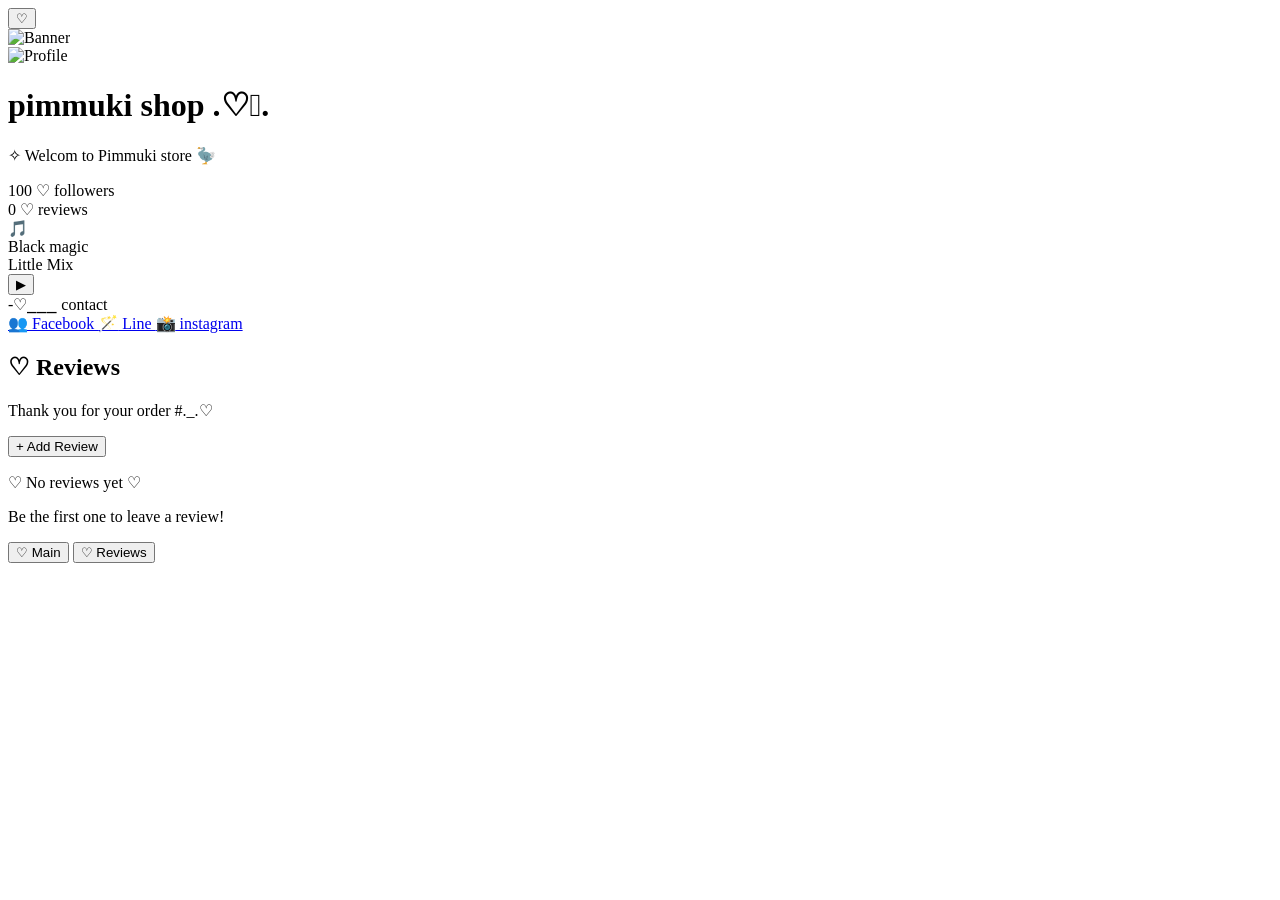
==== commit 414355db: "index.html" ====
--- a/index.html
+++ b/index.html
@@ -5,56 +5,118 @@
     <meta name="viewport" content="width=device-width, initial-scale=1.0">
     <title>Pimmuki Shop</title>
     <link rel="stylesheet" href="style.css">
-    <!-- นำเข้า Font น่ารักๆ -->
+    <!-- ฟอนต์ภาษาไทยและอังกฤษแบบมินิมอล -->
     <link rel="preconnect" href="https://googleapis.com">
     <link rel="preconnect" href="https://gstatic.com" crossorigin>
-    <link href="https://googleapis.com/css2?family=Mitr:wght@300;400;500&display=swap" rel="stylesheet">
+    <link href="https://googleapis.com/css2?family=Kanit:wght@200;300;400&family=Quicksand:wght@400;500&display=swap" rel="stylesheet">
 </head>
 <body>
 
-    <div class="container">
-        <!-- ส่วนหัว (Banner & Profile) -->
-        <div class="header">
-            <div class="banner">
-                <img src="https://placeholder.com" alt="Banner">
+    <div class="phone-container">
+        <!-- ปุ่มหัวใจตรงมุมขวาบน -->
+        <button class="heart-top-btn">♡</button>
+
+        <!-- ================= TAB 1: MAIN PAGE ================= -->
+        <div id="main-tab" class="tab-content active">
+            <!-- ส่วนหัว Banner & Profile -->
+            <div class="header-section">
+                <div class="banner-box">
+                    <!-- สามารถเปลี่ยนลิงก์รูปภาพ Banner ตรงนี้ได้ -->
+                    <img src="https://unsplash.com" alt="Banner" class="banner-img">
+                </div>
+                <div class="profile-box">
+                    <!-- สามารถเปลี่ยนลิงก์รูปโปรไฟล์ตรงนี้ได้ -->
+                    <img src="https://unsplash.com" alt="Profile" class="profile-img">
+                </div>
             </div>
-            <div class="profile-pic">
-                <img src="https://placeholder.com" alt="Profile">
+
+            <!-- ข้อมูลร้าน -->
+            <div class="shop-details">
+                <h1 class="shop-name">pimmuki shop <span>.♡𖦹.</span></h1>
+                <p class="shop-bio">✧ Welcom to Pimmuki store 🦤</p>
+                
+                <div class="stats-row">
+                    <div class="stat-item">
+                        <span class="stat-num">100</span>
+                        <span class="stat-label">♡ followers</span>
+                    </div>
+                    <div class="stat-item">
+                        <span class="stat-num">0</span>
+                        <span class="stat-label">♡ reviews</span>
+                    </div>
+                </div>
+            </div>
+
+            <!-- เครื่องเล่นเพลง -->
+            <div class="music-card">
+                <div class="music-info">
+                    <div class="music-icon">🎵</div>
+                    <div class="music-text">
+                        <div class="song-title">Black magic</div>
+                        <div class="artist-name">Little Mix</div>
+                    </div>
+                </div>
+                <button class="play-button">▶</button>
+            </div>
+
+            <!-- ลิงก์ช่องทางการติดต่อ -->
+            <div class="contact-box">
+                <div class="contact-divider"><span>-♡⎯⎯⎯ contact</span></div>
+                
+                <a href="https://facebook.com" target="_blank" class="link-item">
+                    <span class="link-icon">👥</span> Facebook
+                </a>
+                <a href="#" class="link-item">
+                    <span class="link-icon">🪄</span> Line
+                </a>
+                <a href="#" class="link-item">
+                    <span class="link-icon">📸</span> instagram
+                </a>
             </div>
         </div>
 
-        <!-- ข้อมูลร้าน -->
-        <div class="shop-info">
-            <h1>pimmuki shop ♡𖦹.</h1>
-            <p class="welcome">ʚ♡⃛ Welcome to Pimmuki store 𐂂</p>
-            
-            <div class="stats">
-                <div><strong>100</strong> <br> <span>followers</span></div>
-                <div><strong>0</strong> <br> <span>reviews</span></div>
+        <!-- ================= TAB 2: REVIEWS PAGE ================= -->
+        <div id="reviews-tab" class="tab-content">
+            <div class="reviews-header">
+                <h2>♡ Reviews</h2>
+                <p>Thank you for your order #._.♡</p>
+            </div>
+
+            <button class="add-review-btn">+ Add Review</button>
+
+            <div class="empty-reviews-card">
+                <p class="heart-title">♡ No reviews yet ♡</p>
+                <p class="subtitle">Be the first one to leave a review!</p>
             </div>
         </div>
 
-        <!-- ส่วนเครื่องเล่นเพลง -->
-        <div class="music-player">
-            <div class="music-icon">🎵</div>
-            <div class="music-details">
-                <span class="song-title">Black magic</span>
-                <span class="artist">Little Mix</span>
-            </div>
-            <div class="play-btn">▶</div>
-        </div>
-
-        <!-- ปุ่มติดต่อ (Contact) -->
-        <div class="contact-section">
-            <p class="contact-title">- ♡ ⎯⎯⎯ contact</p>
-            
-            <!-- ใส่ลิงก์ Facebook ของคุณแล้ว สามารถเปิดหน้าต่างใหม่เมื่อกดได้ทันที -->
-            <a href="https://www.facebook.com/weethida.palmy" target="_blank" class="btn-link">👥 Facebook</a>
-            
-            <a href="#" class="btn-link">🔗 Line</a>
-            <a href="#" class="btn-link">📸 Instagram</a>
+        <!-- ================= BOTTOM NAVIGATION BAR ================= -->
+        <div class="bottom-nav">
+            <button id="btn-main" class="nav-btn active">♡ Main</button>
+            <button id="btn-reviews" class="nav-btn">♡ Reviews</button>
         </div>
     </div>
 
+    <!-- สคริปต์สลับหน้าจอ (Tab Switcher) -->
+    <script>
+        const btnMain = document.getElementById('btn-main');
+        const btnReviews = document.getElementById('btn-reviews');
+        const mainTab = document.getElementById('main-tab');
+        const reviewsTab = document.getElementById('reviews-tab');
+
+        btnMain.addEventListener('click', () => {
+            btnMain.classList.add('active');
+            btnReviews.classList.remove('active');
+            mainTab.classList.add('active');
+            reviewsTab.classList.remove('active');
+        });
+
+        btnReviews.addEventListener('click', () => {
+            btnReviews.classList.add('active');
+            btnMain.classList.remove('active');
+            reviewsTab.classList.add('active');
+            mainTab.classList.remove('active');
+        });
+    </script>
 </body>
 </html>
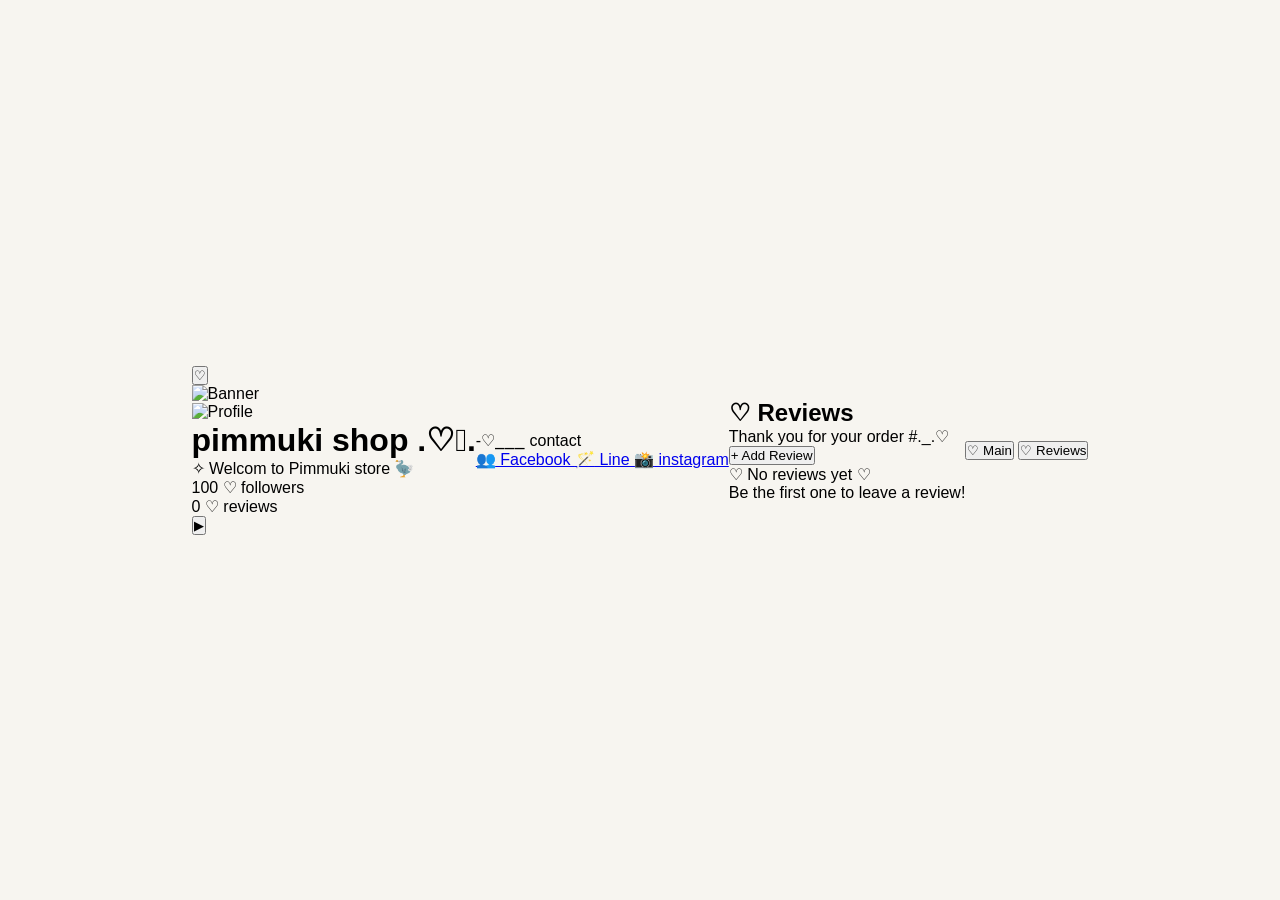
==== commit f2e14be2: "Update index.html" ====
--- a/index.html
+++ b/index.html
@@ -46,15 +46,6 @@
                     </div>
                 </div>
             </div>
-
-            <!-- เครื่องเล่นเพลง -->
-            <div class="music-card">
-                <div class="music-info">
-                    <div class="music-icon">🎵</div>
-                    <div class="music-text">
-                        <div class="song-title">Black magic</div>
-                        <div class="artist-name">Little Mix</div>
-                    </div>
                 </div>
                 <button class="play-button">▶</button>
             </div>
--- a/style.css
+++ b/style.css
@@ -0,0 +1,158 @@
+
+* {
+    box-sizing: border-box;
+    margin: 0;
+    padding: 0;
+    font-family: 'Mitr', sans-serif;
+}
+
+body {
+    background-color: #f7f5f0; /* สีพื้นหลังโทนอุ่น ครีม-เขียวหม่น */
+    display: flex;
+    justify-content: center;
+    align-items: center;
+    min-height: 100vh;
+    padding: 20px;
+}
+
+.container {
+    background: #ffffff;
+    width: 100%;
+    max-width: 400px;
+    border-radius: 30px;
+    overflow: hidden;
+    box-shadow: 0 10px 30px rgba(0,0,0,0.05);
+    padding-bottom: 30px;
+}
+
+/* Header & Images */
+.header {
+    position: relative;
+    height: 200px;
+}
+
+.banner img {
+    width: 100%;
+    height: 150px;
+    object-fit: cover;
+}
+
+.profile-pic {
+    position: absolute;
+    bottom: 0;
+    left: 50%;
+    transform: translateX(-50%);
+}
+
+.profile-pic img {
+    width: 100px;
+    height: 100px;
+    border-radius: 50%;
+    border: 4px solid #fff;
+    object-fit: cover;
+}
+
+/* Info & Stats */
+.shop-info {
+    text-align: center;
+    padding: 20px;
+}
+
+.shop-info h1 {
+    font-size: 22px;
+    color: #555;
+    margin-bottom: 5px;
+}
+
+.welcome {
+    font-size: 13px;
+    color: #999;
+    margin-bottom: 20px;
+}
+
+.stats {
+    display: flex;
+    justify-content: center;
+    gap: 40px;
+}
+
+.stats div {
+    font-size: 14px;
+    color: #777;
+}
+
+.stats span {
+    font-size: 12px;
+    color: #aaa;
+}
+
+/* Music Player */
+.music-player {
+    display: flex;
+    align-items: center;
+    background: #e2e7df; /* สีเขียวพาสเทลหม่นตามภาพ */
+    margin: 0 25px 25px 25px;
+    padding: 12px 20px;
+    border-radius: 20px;
+    gap: 15px;
+}
+
+.music-details {
+    display: flex;
+    flex-direction: column;
+    flex-grow: 1;
+}
+
+.song-title {
+    font-size: 14px;
+    font-weight: 500;
+    color: #444;
+}
+
+.artist {
+    font-size: 12px;
+    color: #777;
+}
+
+.play-btn {
+    background: #fff;
+    width: 30px;
+    height: 30px;
+    border-radius: 50%;
+    display: flex;
+    justify-content: center;
+    align-items: center;
+    font-size: 12px;
+    color: #777;
+    cursor: pointer;
+}
+
+/* Contact */
+.contact-section {
+    padding: 0 25px;
+    text-align: center;
+}
+
+.contact-title {
+    font-size: 13px;
+    color: #aaa;
+    margin-bottom: 15px;
+}
+
+.btn-link {
+    display: block;
+    background: #fff;
+    border: 1px solid #e5e5e5;
+    padding: 12px;
+    border-radius: 15px;
+    text-decoration: none;
+    color: #666;
+    font-size: 14px;
+    margin-bottom: 10px;
+    transition: all 0.2s;
+}
+
+.btn-link:hover {
+    background: #fafafa;
+    transform: translateY(-2px);
+}
